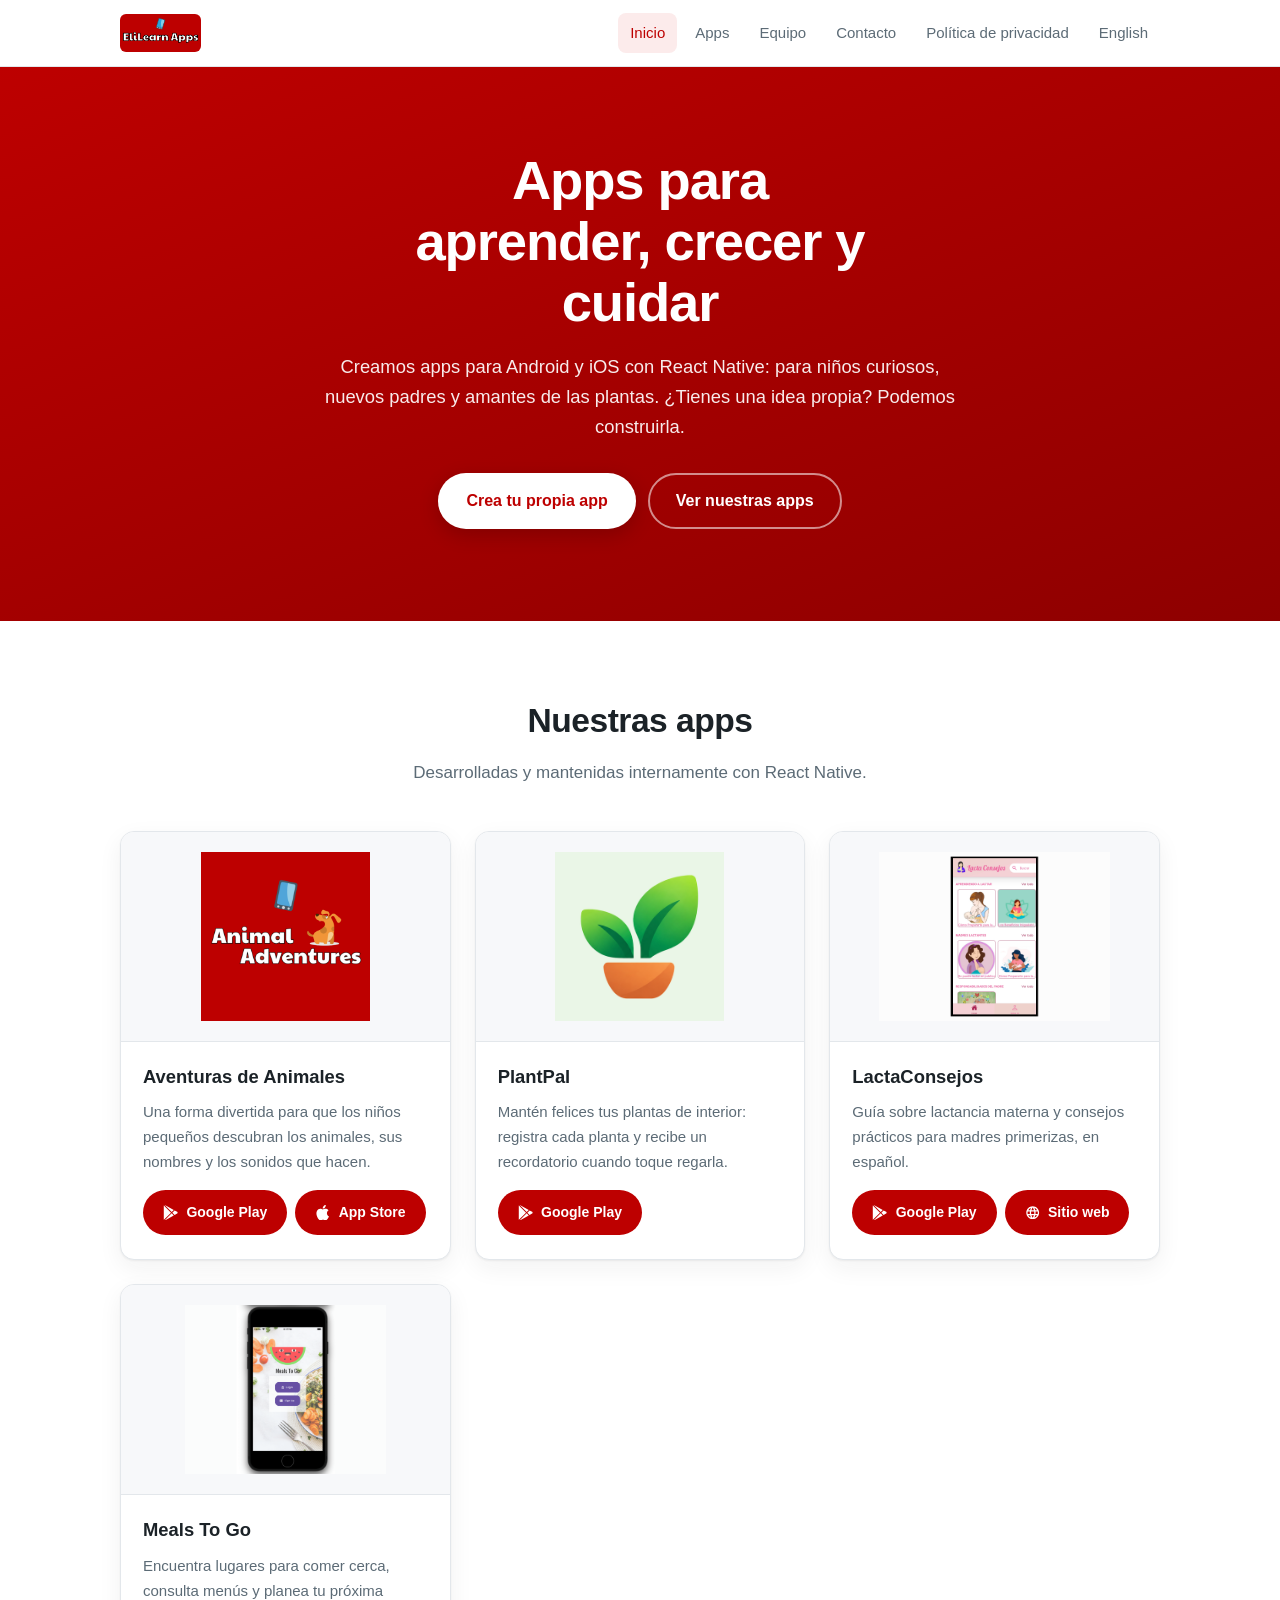
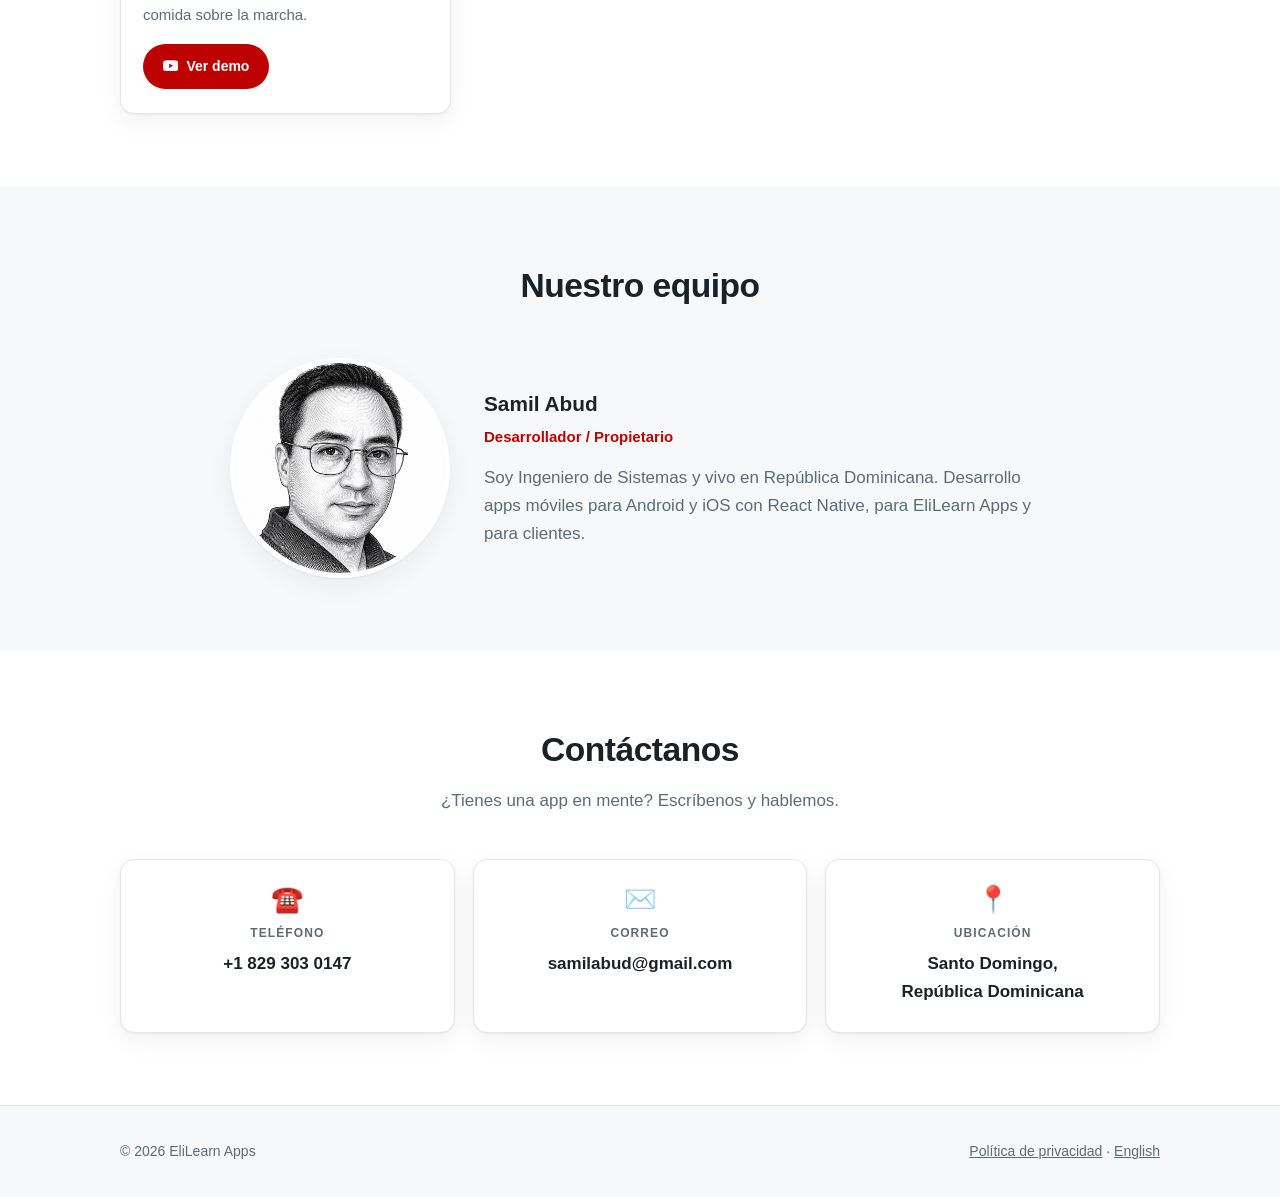
==== es/index.html @ 7100492f "Add demo video link to Meals To Go Co-Authored-By: Claude Sonnet 5.5 <noreply@anthropic.com>" ====
<!doctype html>
<html lang="es">
<head>
<meta charset="utf-8">
<meta name="viewport" content="width=device-width, initial-scale=1">
<title>EliLearn Apps — Apps para aprender, crecer y cuidar</title>
<meta name="description" content="EliLearn Apps crea apps para Android y iOS con React Native que te ayudan a aprender, crecer y cuidar. Creadores de Aventuras de Animales, PlantPal, LactaConsejos y Meals To Go.">
<link rel="canonical" href="https://elilearnapps.com/es/">
<link rel="alternate" hreflang="en" href="https://elilearnapps.com/">
<link rel="alternate" hreflang="es" href="https://elilearnapps.com/es/">
<link rel="alternate" hreflang="x-default" href="https://elilearnapps.com/">
<meta property="og:title" content="EliLearn Apps">
<meta property="og:description" content="Apps para aprender, crecer y cuidar.">
<meta property="og:url" content="https://elilearnapps.com/es/">
<meta property="og:image" content="https://elilearnapps.com/assets/logoEliLearn-big-hd.png">
<meta property="og:type" content="website">
<meta name="theme-color" content="#BD0000">
<link rel="icon" href="/assets/icon.png">
<link rel="apple-touch-icon" href="/assets/icon.png">
<link rel="stylesheet" href="/assets/styles.css?v=2">
</head>
<body>

<header class="site-header">
  <div class="wrap">
    <a class="brand" href="/es/"><img src="/assets/logoEliLearn-big-hd.png" alt="EliLearn Apps"></a>
    <nav class="nav">
      <a href="/es/" class="current">Inicio</a>
      <a href="#apps">Apps</a>
      <a href="#team">Equipo</a>
      <a href="#contact">Contacto</a>
      <a href="/es/privacy-policy/">Política de privacidad</a>
      <a href="/" hreflang="en" lang="en">English</a>
    </nav>
  </div>
</header>

<main>
  <div class="hero">
    <div class="wrap">
      <h1>Apps para aprender, crecer y cuidar</h1>
      <p>Creamos apps para Android y iOS con React Native: para niños curiosos, nuevos padres y amantes de las plantas. ¿Tienes una idea propia? Podemos construirla.</p>
      <div class="cta">
        <a class="btn btn-solid" href="#contact">Crea tu propia app</a>
        <a class="btn btn-ghost" href="#apps">Ver nuestras apps</a>
      </div>
    </div>
  </div>

  <section id="apps">
    <div class="wrap">
      <div class="section-head">
        <h2>Nuestras apps</h2>
        <p>Desarrolladas y mantenidas internamente con React Native.</p>
      </div>
      <div class="grid">

        <article class="card">
          <div class="card-media">
            <img src="/assets/icon.png" alt="Ícono de Aventuras de Animales" width="1024" height="1024">
          </div>
          <div class="card-body">
            <h3>Aventuras de Animales</h3>
            <p>Una forma divertida para que los niños pequeños descubran los animales, sus nombres y los sonidos que hacen.</p>
            <div class="btn-row">
              <a class="btn" href="https://play.google.com/store/apps/details?id=com.elilearnapps.animaladventures" rel="noopener"><svg class="ico" viewBox="0 0 24 24" aria-hidden="true"><path d="M22.018 13.298l-3.919 2.218-3.515-3.493 3.543-3.521 3.891 2.202a1.49 1.49 0 0 1 0 2.594zM1.337.924a1.486 1.486 0 0 0-.112.568v21.017c0 .217.045.419.124.6l11.155-11.087L1.337.924zm12.207 10.065l3.258-3.238L3.45.195a1.466 1.466 0 0 0-.946-.179l11.04 10.973zm0 2.067l-11 10.933c.298.036.612-.016.906-.183l13.324-7.54-3.23-3.21z"/></svg>Google Play</a>
              <a class="btn" href="https://apps.apple.com/us/app/animal-adventures-elilearn/id6826390851" rel="noopener"><svg class="ico" viewBox="0 0 24 24" aria-hidden="true"><path d="M12.152 6.896c-.948 0-2.415-1.078-3.96-1.04-2.04.027-3.91 1.183-4.961 3.014-2.117 3.675-.546 9.103 1.519 12.09 1.013 1.454 2.208 3.09 3.792 3.039 1.52-.065 2.09-.987 3.935-.987 1.831 0 2.35.987 3.96.948 1.637-.026 2.676-1.48 3.676-2.948 1.156-1.688 1.636-3.325 1.662-3.415-.039-.013-3.182-1.221-3.22-4.857-.026-3.04 2.48-4.494 2.597-4.559-1.429-2.09-3.623-2.324-4.39-2.376-2-.156-3.675 1.09-4.61 1.09zM15.53 3.83c.843-1.012 1.4-2.427 1.245-3.83-1.207.052-2.662.805-3.532 1.818-.78.896-1.454 2.338-1.273 3.714 1.338.104 2.715-.688 3.559-1.701"/></svg>App Store</a>
            </div>
          </div>
        </article>

        <article class="card">
          <div class="card-media">
            <img src="/assets/projectPlantPal.png" alt="Ícono de PlantPal" width="400" height="400" loading="lazy">
          </div>
          <div class="card-body">
            <h3>PlantPal</h3>
            <p>Mantén felices tus plantas de interior: registra cada planta y recibe un recordatorio cuando toque regarla.</p>
            <div class="btn-row">
              <a class="btn" href="https://play.google.com/store/apps/details?id=com.samilabud.plantpal" rel="noopener"><svg class="ico" viewBox="0 0 24 24" aria-hidden="true"><path d="M22.018 13.298l-3.919 2.218-3.515-3.493 3.543-3.521 3.891 2.202a1.49 1.49 0 0 1 0 2.594zM1.337.924a1.486 1.486 0 0 0-.112.568v21.017c0 .217.045.419.124.6l11.155-11.087L1.337.924zm12.207 10.065l3.258-3.238L3.45.195a1.466 1.466 0 0 0-.946-.179l11.04 10.973zm0 2.067l-11 10.933c.298.036.612-.016.906-.183l13.324-7.54-3.23-3.21z"/></svg>Google Play</a>
            </div>
          </div>
        </article>

        <article class="card">
          <div class="card-media">
            <img src="/assets/projectLactaConsejos.png" alt="LactaConsejos" width="1200" height="880" loading="lazy">
          </div>
          <div class="card-body">
            <h3>LactaConsejos</h3>
            <p>Guía sobre lactancia materna y consejos prácticos para madres primerizas, en español.</p>
            <div class="btn-row">
              <a class="btn" href="https://play.google.com/store/apps/details?id=com.samilabud.LactaConsejos" rel="noopener"><svg class="ico" viewBox="0 0 24 24" aria-hidden="true"><path d="M22.018 13.298l-3.919 2.218-3.515-3.493 3.543-3.521 3.891 2.202a1.49 1.49 0 0 1 0 2.594zM1.337.924a1.486 1.486 0 0 0-.112.568v21.017c0 .217.045.419.124.6l11.155-11.087L1.337.924zm12.207 10.065l3.258-3.238L3.45.195a1.466 1.466 0 0 0-.946-.179l11.04 10.973zm0 2.067l-11 10.933c.298.036.612-.016.906-.183l13.324-7.54-3.23-3.21z"/></svg>Google Play</a>
              <a class="btn" href="https://lactaconsejos.com" rel="noopener"><svg class="ico" viewBox="0 0 24 24" aria-hidden="true"><path d="M11.99 2C6.47 2 2 6.48 2 12s4.47 10 9.99 10C17.52 22 22 17.52 22 12S17.52 2 11.99 2zm6.93 6h-2.95a15.65 15.65 0 0 0-1.38-3.56A8.03 8.03 0 0 1 18.92 8zM12 4.04c.83 1.2 1.48 2.53 1.91 3.96h-3.82c.43-1.43 1.08-2.76 1.91-3.96zM4.26 14C4.1 13.36 4 12.69 4 12s.1-1.36.26-2h3.38c-.08.66-.14 1.32-.14 2 0 .68.06 1.34.14 2H4.26zm.82 2h2.95c.32 1.25.78 2.45 1.38 3.56A7.99 7.99 0 0 1 5.08 16zm2.95-8H5.08a7.99 7.99 0 0 1 4.33-3.56A15.65 15.65 0 0 0 8.03 8zM12 19.96c-.83-1.2-1.48-2.53-1.91-3.96h3.82c-.43 1.43-1.08 2.76-1.91 3.96zM14.34 14H9.66c-.09-.66-.16-1.32-.16-2 0-.68.07-1.35.16-2h4.68c.09.65.16 1.32.16 2 0 .68-.07 1.34-.16 2zm.25 5.56c.6-1.11 1.06-2.31 1.38-3.56h2.95a8.03 8.03 0 0 1-4.33 3.56zM16.36 14c.08-.66.14-1.32.14-2 0-.68-.06-1.34-.14-2h3.38c.16.64.26 1.31.26 2s-.1 1.36-.26 2h-3.38z"/></svg>Sitio web</a>
            </div>
          </div>
        </article>

        <article class="card">
          <div class="card-media">
            <img src="/assets/projectMealsToGo.png" alt="Meals To Go" width="1080" height="911" loading="lazy">
          </div>
          <div class="card-body">
            <h3>Meals To Go</h3>
            <p>Encuentra lugares para comer cerca, consulta menús y planea tu próxima comida sobre la marcha.</p>
            <div class="btn-row">
              <a class="btn" href="https://youtube.com/shorts/9FJJ3gwoB94" rel="noopener"><svg class="ico" viewBox="0 0 24 24" aria-hidden="true"><path d="M23.5 6.2a3 3 0 0 0-2.1-2.1C19.5 3.6 12 3.6 12 3.6s-7.5 0-9.4.5A3 3 0 0 0 .5 6.2C0 8.1 0 12 0 12s0 3.9.5 5.8a3 3 0 0 0 2.1 2.1c1.9.5 9.4.5 9.4.5s7.5 0 9.4-.5a3 3 0 0 0 2.1-2.1c.5-1.9.5-5.8.5-5.8s0-3.9-.5-5.8zM9.6 15.6V8.4l6.2 3.6-6.2 3.6z"/></svg>Ver demo</a>
            </div>
          </div>
        </article>

      </div>
    </div>
  </section>

  <section id="team" class="alt">
    <div class="wrap">
      <div class="section-head"><h2>Nuestro equipo</h2></div>
      <div class="team">
        <img src="/assets/team-samil-abud.jpg" alt="Samil Abud" width="800" height="800" loading="lazy">
        <div>
          <h3>Samil Abud</h3>
          <p class="role">Desarrollador / Propietario</p>
          <p>Soy Ingeniero de Sistemas y vivo en República Dominicana. Desarrollo apps móviles para Android y iOS con React Native, para EliLearn Apps y para clientes.</p>
        </div>
      </div>
    </div>
  </section>

  <section id="contact">
    <div class="wrap">
      <div class="section-head">
        <h2>Contáctanos</h2>
        <p>¿Tienes una app en mente? Escríbenos y hablemos.</p>
      </div>
      <div class="contact-grid">
        <div class="contact-item">
          <div class="ic">&#9742;&#65039;</div>
          <div class="lbl">Teléfono</div>
          <a href="tel:+18293030147">+1 829 303 0147</a>
        </div>
        <div class="contact-item">
          <div class="ic">&#9993;&#65039;</div>
          <div class="lbl">Correo</div>
          <a href="mailto:samilabud@gmail.com">samilabud@gmail.com</a>
        </div>
        <div class="contact-item">
          <div class="ic">&#128205;</div>
          <div class="lbl">Ubicación</div>
          <span class="static">Santo Domingo,<br>Rep&uacute;blica Dominicana</span>
        </div>
      </div>
    </div>
  </section>
</main>

<footer class="site-footer">
  <div class="wrap">
    <span>&copy; <span id="yr">2026</span> EliLearn Apps</span>
    <span><a href="/es/privacy-policy/">Política de privacidad</a> · <a href="/" hreflang="en" lang="en">English</a></span>
  </div>
</footer>

<script>document.getElementById('yr').textContent = new Date().getFullYear();</script>
</body>
</html>
---- assets/styles.css ----
/* EliLearn Apps - brand palette sampled from the original logo */
:root {
  --red: #BD0000;
  --red-dark: #8E0000;
  --red-soft: #FCEBEB;
  --link: #BD0000;
  --blue: #28A6DE;
  --orange: #F19537;
  --slate: #455865;

  --bg: #FFFFFF;
  --bg-alt: #F7F8FA;
  --card: #FFFFFF;
  --text: #1B2227;
  --text-muted: #5C6B76;
  --border: #E3E7EB;
  --shadow: 0 1px 2px rgba(27,34,39,.06), 0 8px 24px rgba(27,34,39,.06);
  --radius: 14px;
  --maxw: 1080px;
}

@media (prefers-color-scheme: dark) {
  :root:not([data-theme="light"]) {
    --bg: #14181B;
    --bg-alt: #1B2024;
    --card: #1E2429;
    --text: #ECF0F3;
    --text-muted: #A3B0BA;
    --border: #2C343A;
    --red-soft: #2A1618;
    --link: #FF7A70;
    --shadow: 0 1px 2px rgba(0,0,0,.4), 0 8px 24px rgba(0,0,0,.35);
  }
}
:root[data-theme="dark"] {
  --bg: #14181B;
  --bg-alt: #1B2024;
  --card: #1E2429;
  --text: #ECF0F3;
  --text-muted: #A3B0BA;
  --border: #2C343A;
  --red-soft: #2A1618;
  --link: #FF7A70;
  --shadow: 0 1px 2px rgba(0,0,0,.4), 0 8px 24px rgba(0,0,0,.35);
}

* { box-sizing: border-box; }
html { scroll-behavior: smooth; }
body {
  margin: 0;
  background: var(--bg);
  color: var(--text);
  font: 400 17px/1.65 -apple-system, BlinkMacSystemFont, "Segoe UI", Roboto,
        "Helvetica Neue", Arial, sans-serif;
  -webkit-font-smoothing: antialiased;
}
img { max-width: 100%; display: block; }
a { color: var(--link); }

.wrap { max-width: var(--maxw); margin: 0 auto; padding: 0 20px; }

/* ---------- header ---------- */
.site-header {
  position: sticky; top: 0; z-index: 50;
  background: color-mix(in srgb, var(--bg) 88%, transparent);
  backdrop-filter: saturate(180%) blur(12px);
  border-bottom: 1px solid var(--border);
}
.site-header .wrap {
  display: flex; align-items: center; justify-content: space-between;
  gap: 16px; min-height: 66px;
}
.brand { display: inline-flex; align-items: center; }
.brand img { height: 38px; width: auto; border-radius: 6px; }
.nav { display: flex; gap: 6px; flex-wrap: wrap; }
.nav a {
  color: var(--text-muted); text-decoration: none; font-size: 15px; font-weight: 500;
  padding: 8px 12px; border-radius: 8px;
}
.nav a:hover { color: var(--text); background: var(--bg-alt); }
.nav a.current { color: var(--link); background: var(--red-soft); }

/* ---------- hero ---------- */
.hero {
  background: linear-gradient(160deg, var(--red) 0%, var(--red-dark) 100%);
  color: #fff; padding: 84px 0 92px; text-align: center;
}
.hero h1 {
  margin: 0 auto 18px; max-width: 16ch;
  font-size: clamp(2rem, 5.2vw, 3.4rem); line-height: 1.12;
  font-weight: 800; letter-spacing: -.02em;
}
.hero p {
  margin: 0 auto; max-width: 62ch; font-size: clamp(1rem, 2vw, 1.15rem);
  color: rgba(255,255,255,.92);
}
.hero .cta { margin-top: 30px; display: flex; gap: 12px; justify-content: center; flex-wrap: wrap; }
.btn {
  display: inline-block; padding: 13px 26px; border-radius: 999px;
  font-weight: 600; font-size: 16px; text-decoration: none; border: 2px solid transparent;
  transition: transform .15s ease, box-shadow .15s ease;
}
.btn:hover { transform: translateY(-1px); }
.btn-solid { background: #fff; color: var(--red); box-shadow: 0 6px 20px rgba(0,0,0,.18); }
.btn-ghost { border-color: rgba(255,255,255,.55); color: #fff; }
.btn-ghost:hover { background: rgba(255,255,255,.12); }

/* ---------- sections ---------- */
section { padding: 72px 0; }
section.alt { background: var(--bg-alt); }
.section-head { text-align: center; margin-bottom: 44px; }
.section-head h2 {
  margin: 0 0 10px; font-size: clamp(1.5rem, 3.4vw, 2.1rem);
  font-weight: 750; letter-spacing: -.015em;
}
.section-head p { margin: 0 auto; max-width: 58ch; color: var(--text-muted); }

/* ---------- app cards ---------- */
.grid { display: grid; gap: 24px; grid-template-columns: repeat(auto-fit, minmax(260px, 1fr)); }
.card {
  background: var(--card); border: 1px solid var(--border); border-radius: var(--radius);
  box-shadow: var(--shadow); overflow: hidden; display: flex; flex-direction: column;
}
.card-media {
  position: relative; background: var(--bg-alt); border-bottom: 1px solid var(--border);
  height: 210px; flex: 0 0 auto; overflow: hidden;
}
.card-media img {
  position: absolute; inset: 0; width: 100%; height: 100%;
  object-fit: contain; padding: 20px; border-radius: 10px;
}
.card-body { padding: 20px 22px 24px; flex: 1; display: flex; flex-direction: column; align-items: flex-start; }
.card-body h3 { margin: 0 0 8px; font-size: 1.15rem; font-weight: 700; }
.card-body p { margin: 0 0 16px; color: var(--text-muted); font-size: 15px; }
.card-body .btn { padding: 9px 18px; font-size: 14px; background: var(--red); color: #fff; }
.btn-row { margin-top: auto; display: flex; flex-wrap: wrap; gap: 8px; }
.btn .ico { width: 1.1em; height: 1.1em; vertical-align: -.2em; margin-right: 8px; fill: currentColor; }

/* ---------- team ---------- */
.team {
  display: grid; gap: 34px; align-items: center;
  grid-template-columns: 220px 1fr; max-width: 820px; margin: 0 auto;
}
.team img {
  width: 220px; height: 220px; object-fit: cover; object-position: center 20%;
  border-radius: 50%; border: 5px solid var(--card); box-shadow: var(--shadow);
}
.team h3 { margin: 0 0 4px; font-size: 1.3rem; }
.team .role { margin: 0 0 14px; color: var(--link); font-weight: 600; font-size: 15px; }
.team p { margin: 0; color: var(--text-muted); }
@media (max-width: 660px) {
  .team { grid-template-columns: 1fr; justify-items: center; text-align: center; }
}

/* ---------- contact ---------- */
.contact-grid { display: grid; gap: 18px; grid-template-columns: repeat(auto-fit, minmax(230px, 1fr)); }
.contact-item {
  background: var(--card); border: 1px solid var(--border); border-radius: var(--radius);
  padding: 26px 22px; text-align: center; box-shadow: var(--shadow);
}
.contact-item .ic { font-size: 26px; line-height: 1; margin-bottom: 12px; }
.contact-item .lbl {
  font-size: 12px; text-transform: uppercase; letter-spacing: .09em;
  color: var(--text-muted); font-weight: 700; margin-bottom: 6px;
}
.contact-item a { color: var(--text); text-decoration: none; font-weight: 600; word-break: break-word; }
.contact-item a:hover { color: var(--link); text-decoration: underline; }
.contact-item span.static { font-weight: 600; }

/* ---------- footer ---------- */
.site-footer {
  border-top: 1px solid var(--border); background: var(--bg-alt);
  padding: 34px 0; color: var(--text-muted); font-size: 14px;
}
.site-footer .wrap {
  display: flex; gap: 14px; justify-content: space-between;
  align-items: center; flex-wrap: wrap;
}
.site-footer a { color: var(--text-muted); }

/* ---------- legal / policy page ---------- */
.page-head { background: var(--bg-alt); border-bottom: 1px solid var(--border); padding: 54px 0; }
.page-head h1 { margin: 0 0 8px; font-size: clamp(1.8rem, 4vw, 2.5rem); letter-spacing: -.02em; }
.page-head .updated { margin: 0; color: var(--text-muted); font-size: 15px; }
.legal { max-width: 760px; margin: 0 auto; padding: 52px 20px 76px; }
.legal h2 {
  margin: 44px 0 12px; padding-top: 22px; border-top: 1px solid var(--border);
  font-size: 1.42rem; letter-spacing: -.01em;
}
.legal h2:first-of-type { border-top: 0; padding-top: 0; margin-top: 0; }
.legal h3 { margin: 30px 0 10px; font-size: 1.13rem; }
.legal h4 { margin: 22px 0 8px; font-size: 1rem; color: var(--text-muted);
  text-transform: uppercase; letter-spacing: .06em; }
.legal p { margin: 0 0 16px; }
.legal ul { margin: 0 0 18px; padding-left: 22px; }
.legal li { margin-bottom: 10px; }
.legal a { word-break: break-word; }
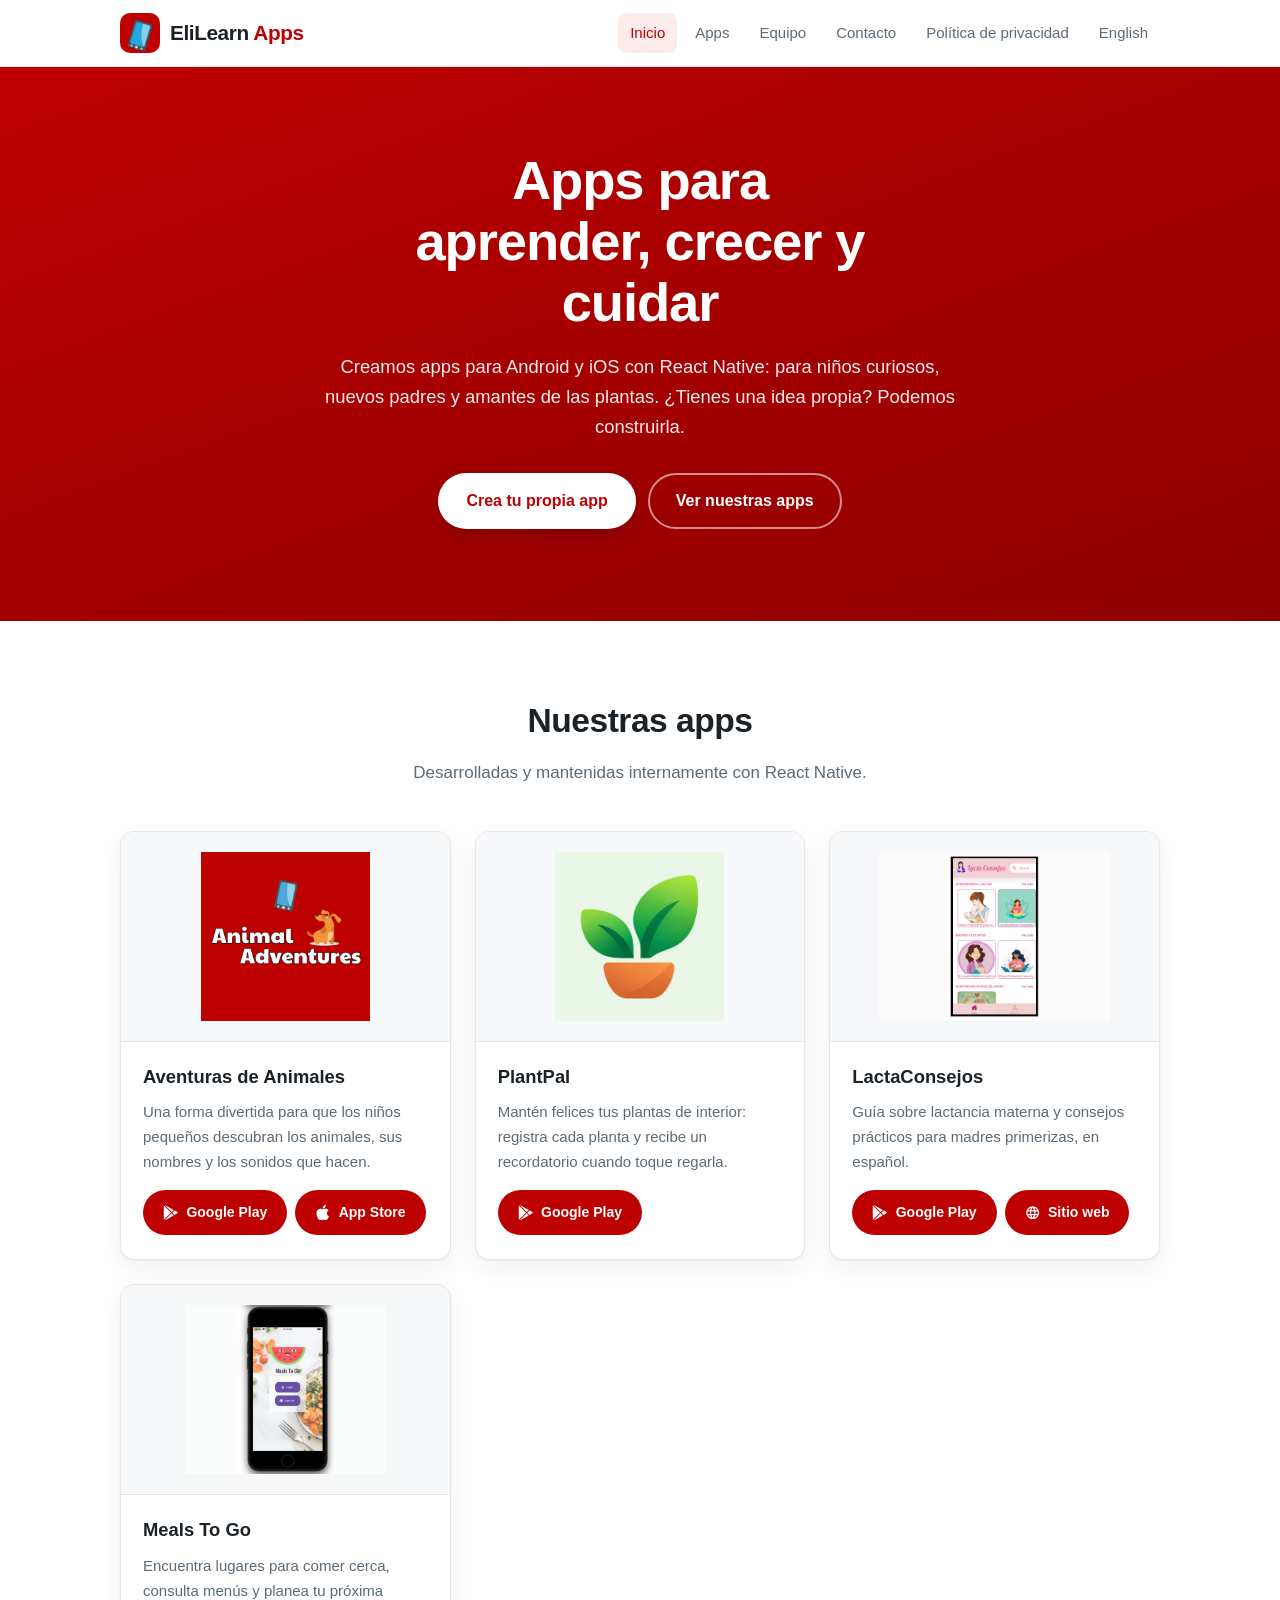
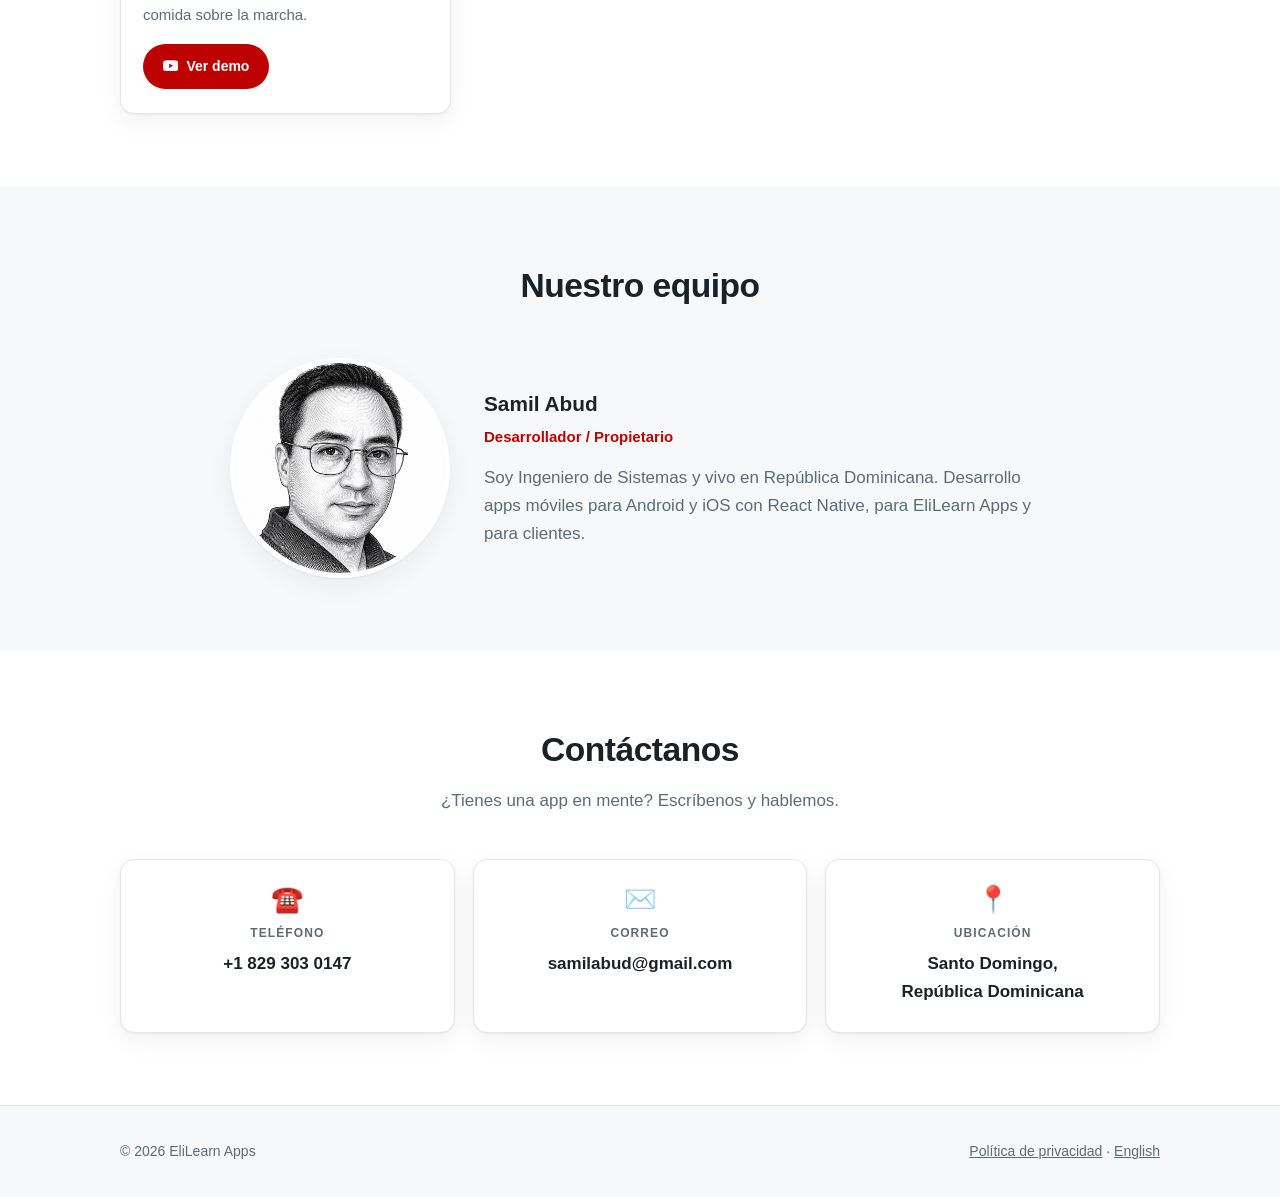
==== commit d00674c9: "Redesign header logo: app badge plus crisp text wordmark Co-Authored-By: Claude Sonnet 5.5 <noreply@" ====
--- a/es/index.html
+++ b/es/index.html
@@ -17,13 +17,13 @@
 <meta name="theme-color" content="#BD0000">
 <link rel="icon" href="/assets/icon.png">
 <link rel="apple-touch-icon" href="/assets/icon.png">
-<link rel="stylesheet" href="/assets/styles.css?v=2">
+<link rel="stylesheet" href="/assets/styles.css?v=3">
 </head>
 <body>
 
 <header class="site-header">
   <div class="wrap">
-    <a class="brand" href="/es/"><img src="/assets/logoEliLearn-big-hd.png" alt="EliLearn Apps"></a>
+    <a class="brand" href="/es/"><img src="/assets/logo-mark.png" alt="" width="40" height="40"><span class="brand-name">EliLearn <b>Apps</b></span></a>
     <nav class="nav">
       <a href="/es/" class="current">Inicio</a>
       <a href="#apps">Apps</a>
--- a/assets/styles.css
+++ b/assets/styles.css
@@ -70,8 +70,10 @@
   display: flex; align-items: center; justify-content: space-between;
   gap: 16px; min-height: 66px;
 }
-.brand { display: inline-flex; align-items: center; }
-.brand img { height: 38px; width: auto; border-radius: 6px; }
+.brand { display: inline-flex; align-items: center; gap: 10px; text-decoration: none; }
+.brand img { height: 40px; width: 40px; border-radius: 10px; }
+.brand-name { font-size: 1.3rem; font-weight: 800; letter-spacing: -.02em; color: var(--text); }
+.brand-name b { color: var(--red); font-weight: 800; }
 .nav { display: flex; gap: 6px; flex-wrap: wrap; }
 .nav a {
   color: var(--text-muted); text-decoration: none; font-size: 15px; font-weight: 500;
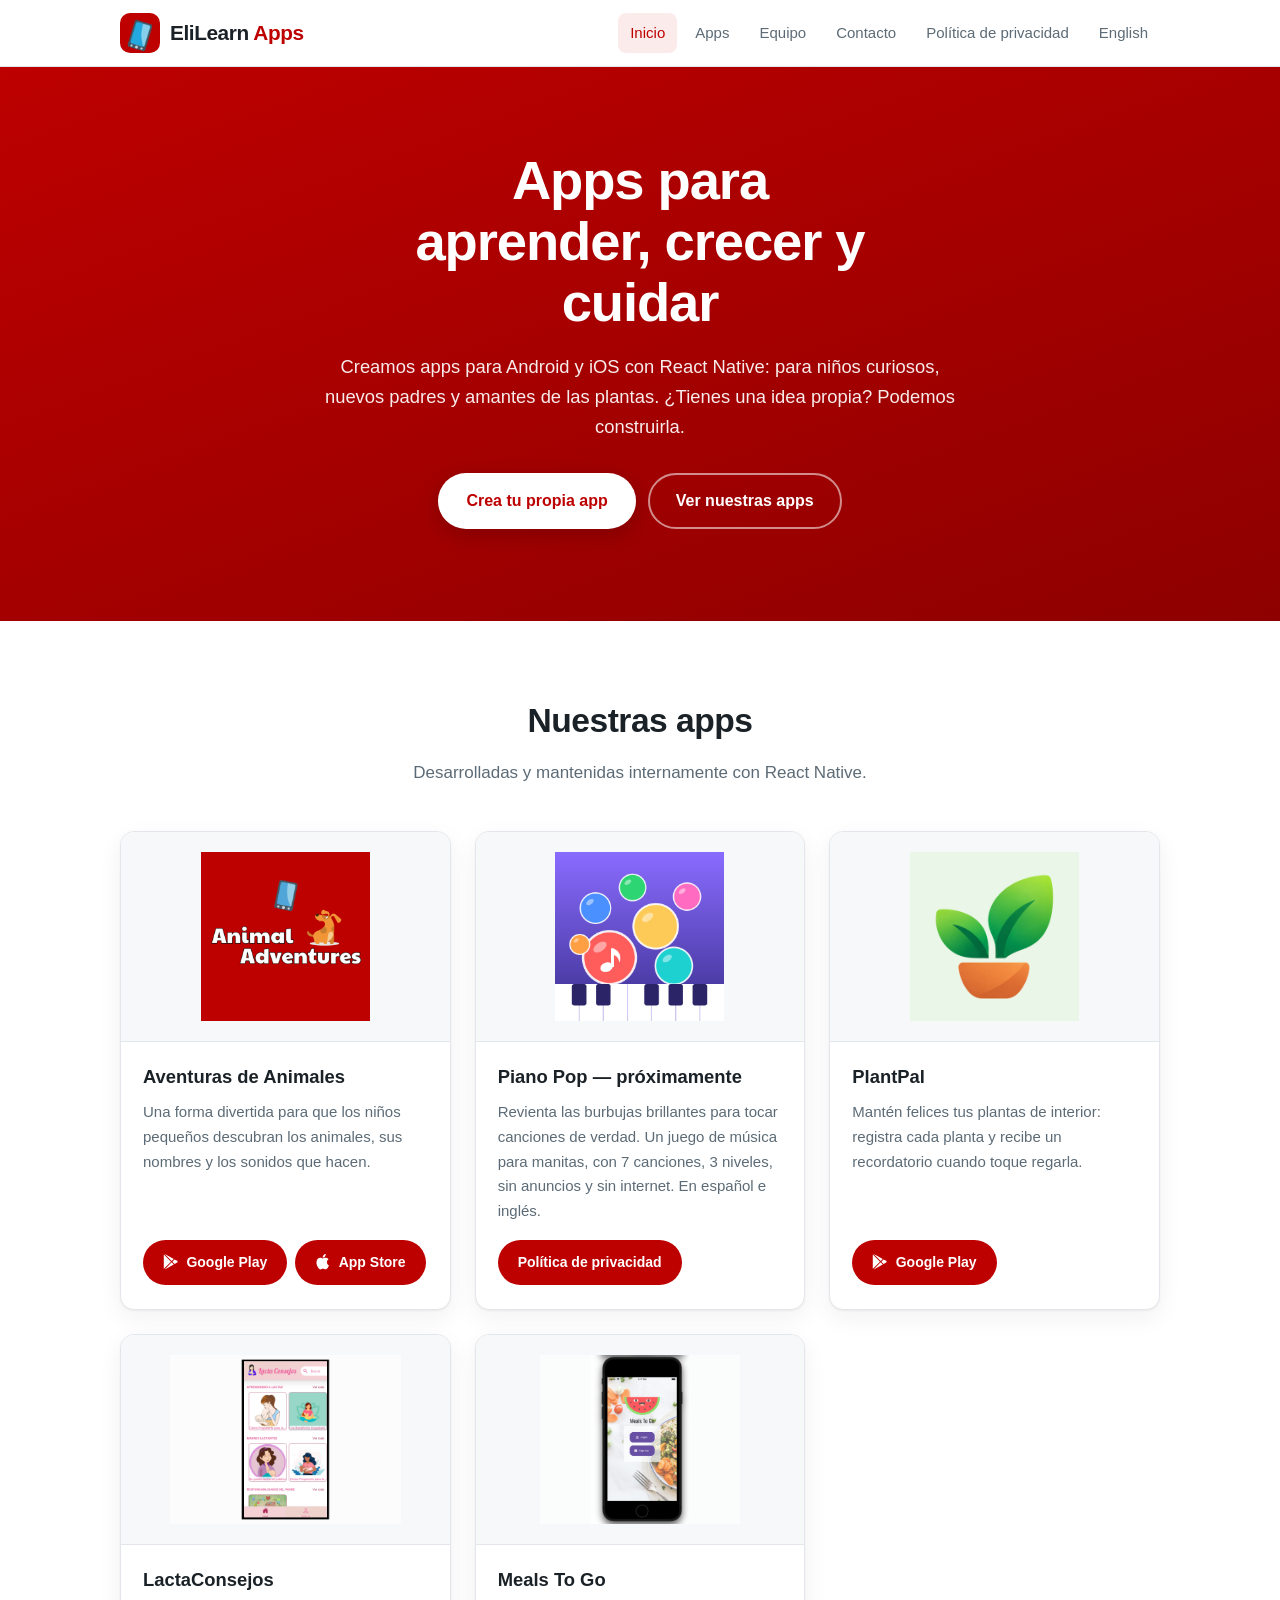
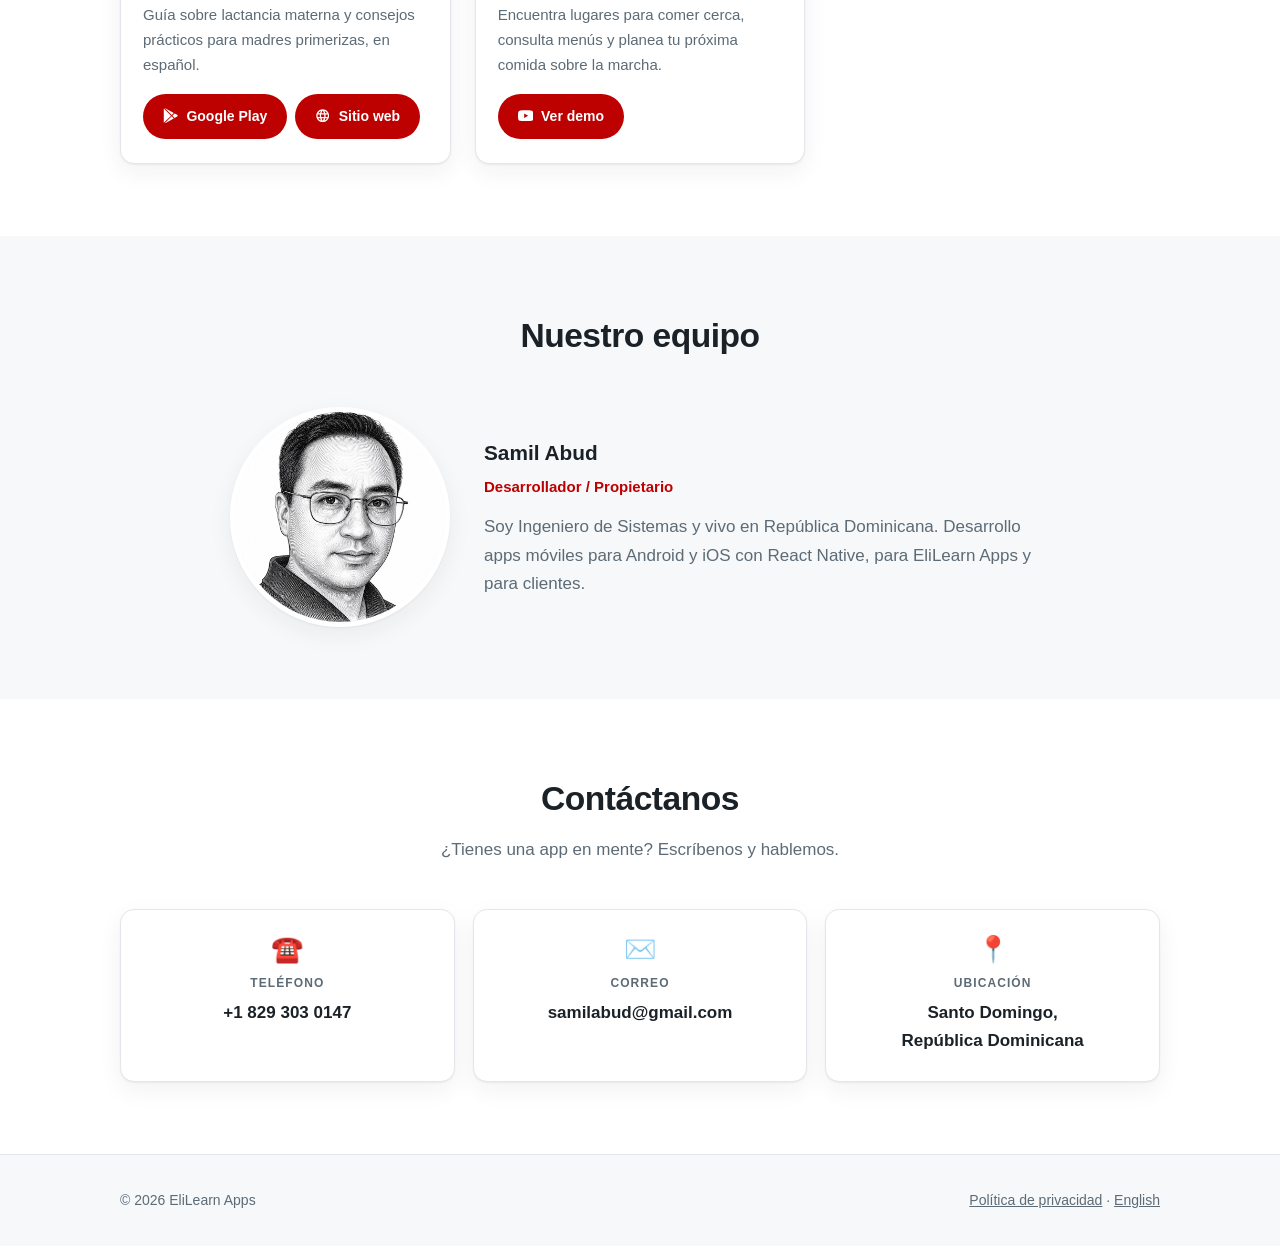
==== commit 5a69bb91: "Add Piano Pop card to homepage (EN/ES) Co-Authored-By: Claude Sonnet 5.5 <noreply@anthropic.com>" ====
--- a/es/index.html
+++ b/es/index.html
@@ -65,6 +65,19 @@
             <div class="btn-row">
               <a class="btn" href="https://play.google.com/store/apps/details?id=com.elilearnapps.animaladventures" rel="noopener"><svg class="ico" viewBox="0 0 24 24" aria-hidden="true"><path d="M22.018 13.298l-3.919 2.218-3.515-3.493 3.543-3.521 3.891 2.202a1.49 1.49 0 0 1 0 2.594zM1.337.924a1.486 1.486 0 0 0-.112.568v21.017c0 .217.045.419.124.6l11.155-11.087L1.337.924zm12.207 10.065l3.258-3.238L3.45.195a1.466 1.466 0 0 0-.946-.179l11.04 10.973zm0 2.067l-11 10.933c.298.036.612-.016.906-.183l13.324-7.54-3.23-3.21z"/></svg>Google Play</a>
               <a class="btn" href="https://apps.apple.com/us/app/animal-adventures-elilearn/id6826390851" rel="noopener"><svg class="ico" viewBox="0 0 24 24" aria-hidden="true"><path d="M12.152 6.896c-.948 0-2.415-1.078-3.96-1.04-2.04.027-3.91 1.183-4.961 3.014-2.117 3.675-.546 9.103 1.519 12.09 1.013 1.454 2.208 3.09 3.792 3.039 1.52-.065 2.09-.987 3.935-.987 1.831 0 2.35.987 3.96.948 1.637-.026 2.676-1.48 3.676-2.948 1.156-1.688 1.636-3.325 1.662-3.415-.039-.013-3.182-1.221-3.22-4.857-.026-3.04 2.48-4.494 2.597-4.559-1.429-2.09-3.623-2.324-4.39-2.376-2-.156-3.675 1.09-4.61 1.09zM15.53 3.83c.843-1.012 1.4-2.427 1.245-3.83-1.207.052-2.662.805-3.532 1.818-.78.896-1.454 2.338-1.273 3.714 1.338.104 2.715-.688 3.559-1.701"/></svg>App Store</a>
+            </div>
+          </div>
+        </article>
+
+        <article class="card">
+          <div class="card-media">
+            <img src="/assets/piano-pop-icon.png" alt="Ícono de Piano Pop" width="1024" height="1024" loading="lazy">
+          </div>
+          <div class="card-body">
+            <h3>Piano Pop &mdash; próximamente</h3>
+            <p>Revienta las burbujas brillantes para tocar canciones de verdad. Un juego de música para manitas, con 7 canciones, 3 niveles, sin anuncios y sin internet. En español e inglés.</p>
+            <div class="btn-row">
+              <a class="btn" href="/es/piano-pop/privacy-policy/">Política de privacidad</a>
             </div>
           </div>
         </article>
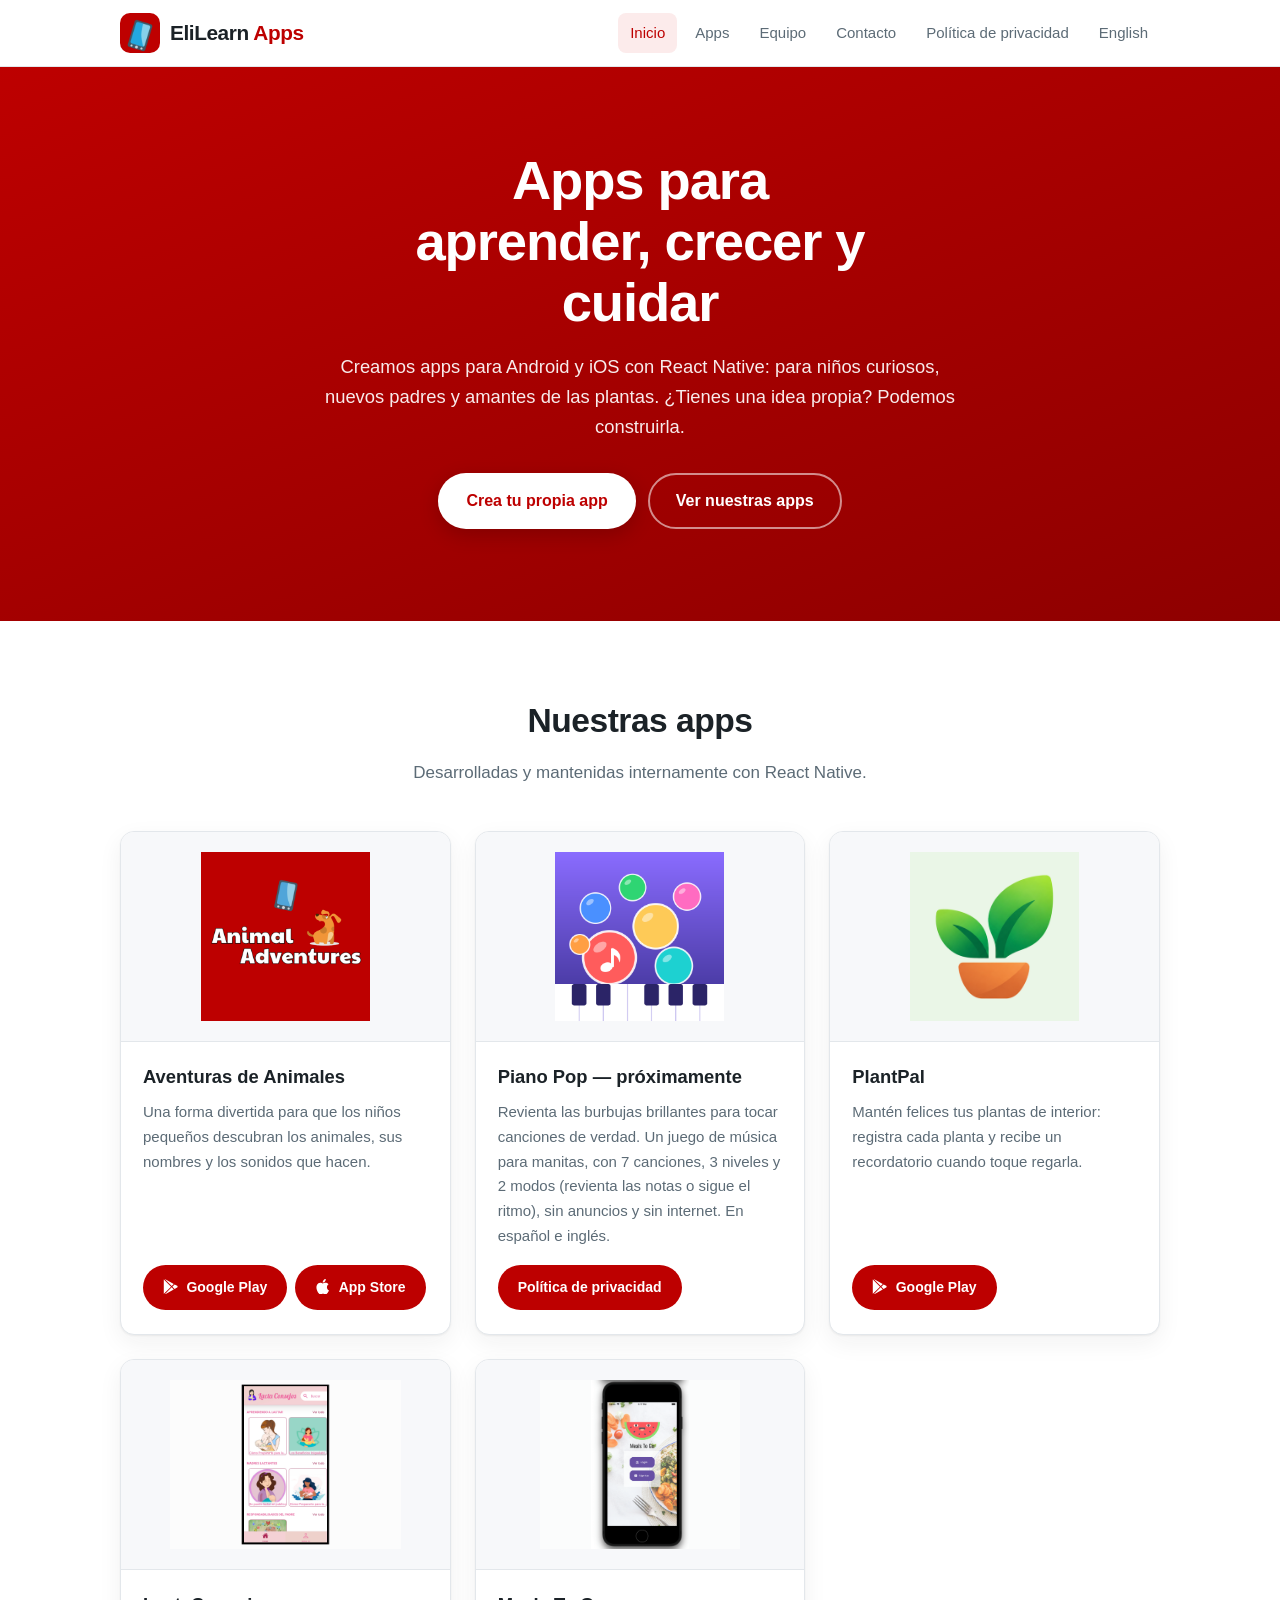
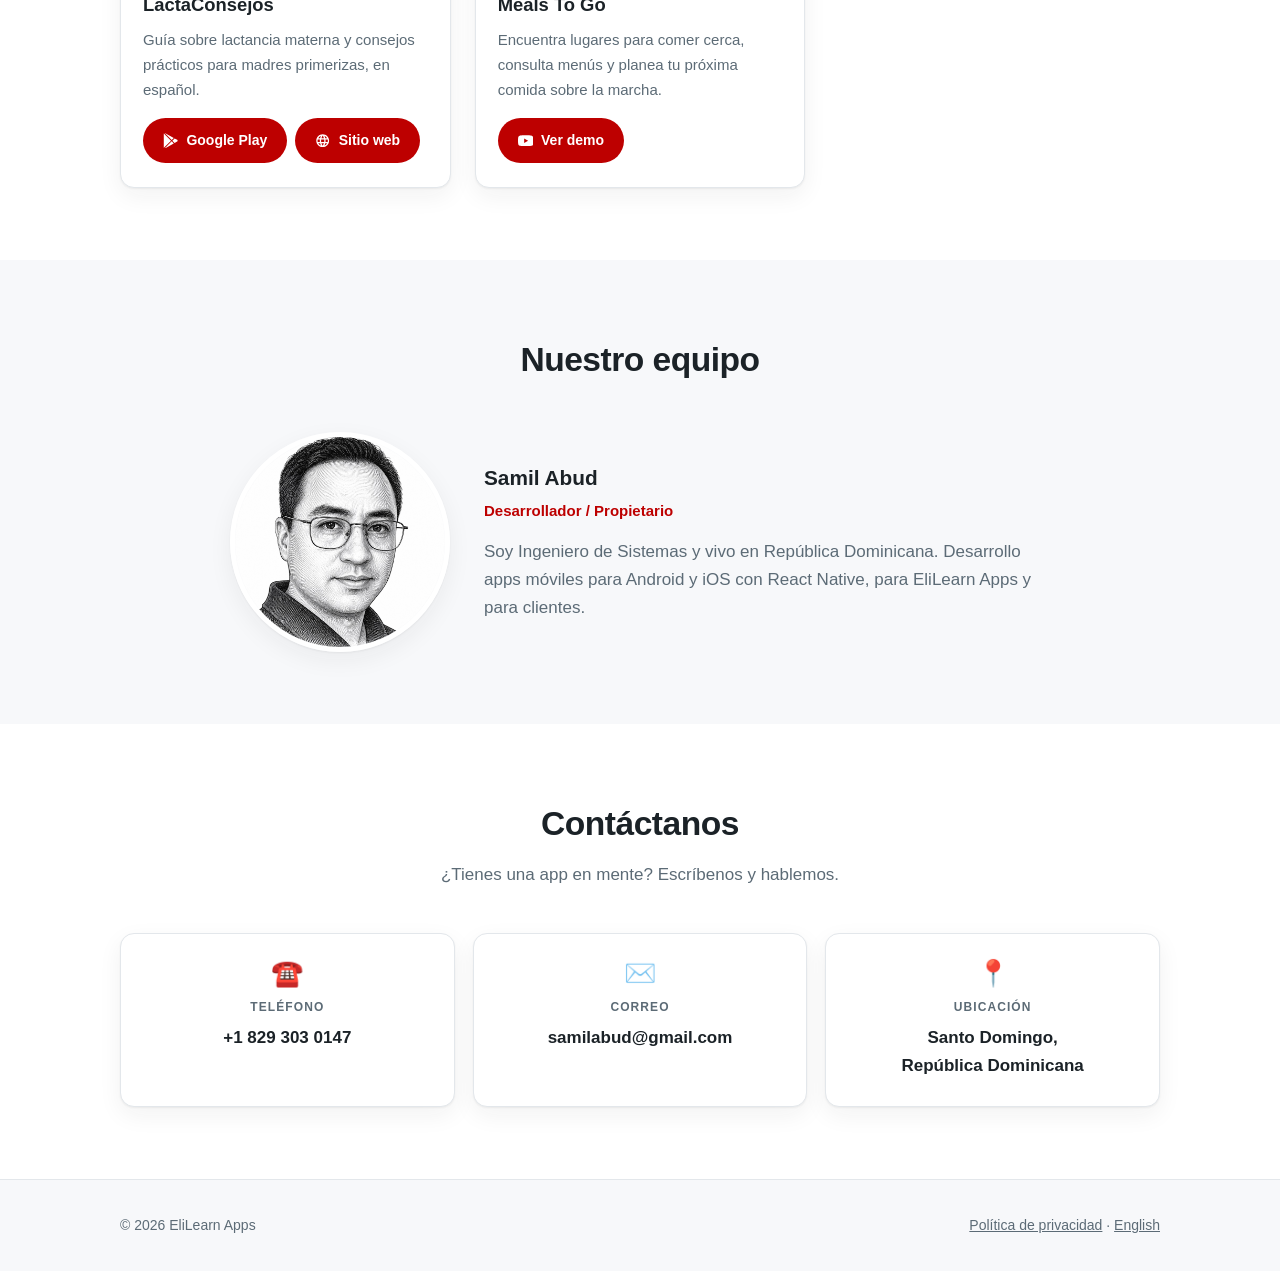
==== commit f850053d: "Mention Rhythm mode on Piano Pop card Co-Authored-By: Claude Sonnet 5.5 <noreply@anthropic.com>" ====
--- a/es/index.html
+++ b/es/index.html
@@ -75,7 +75,7 @@
           </div>
           <div class="card-body">
             <h3>Piano Pop &mdash; próximamente</h3>
-            <p>Revienta las burbujas brillantes para tocar canciones de verdad. Un juego de música para manitas, con 7 canciones, 3 niveles, sin anuncios y sin internet. En español e inglés.</p>
+            <p>Revienta las burbujas brillantes para tocar canciones de verdad. Un juego de música para manitas, con 7 canciones, 3 niveles y 2 modos (revienta las notas o sigue el ritmo), sin anuncios y sin internet. En español e inglés.</p>
             <div class="btn-row">
               <a class="btn" href="/es/piano-pop/privacy-policy/">Política de privacidad</a>
             </div>
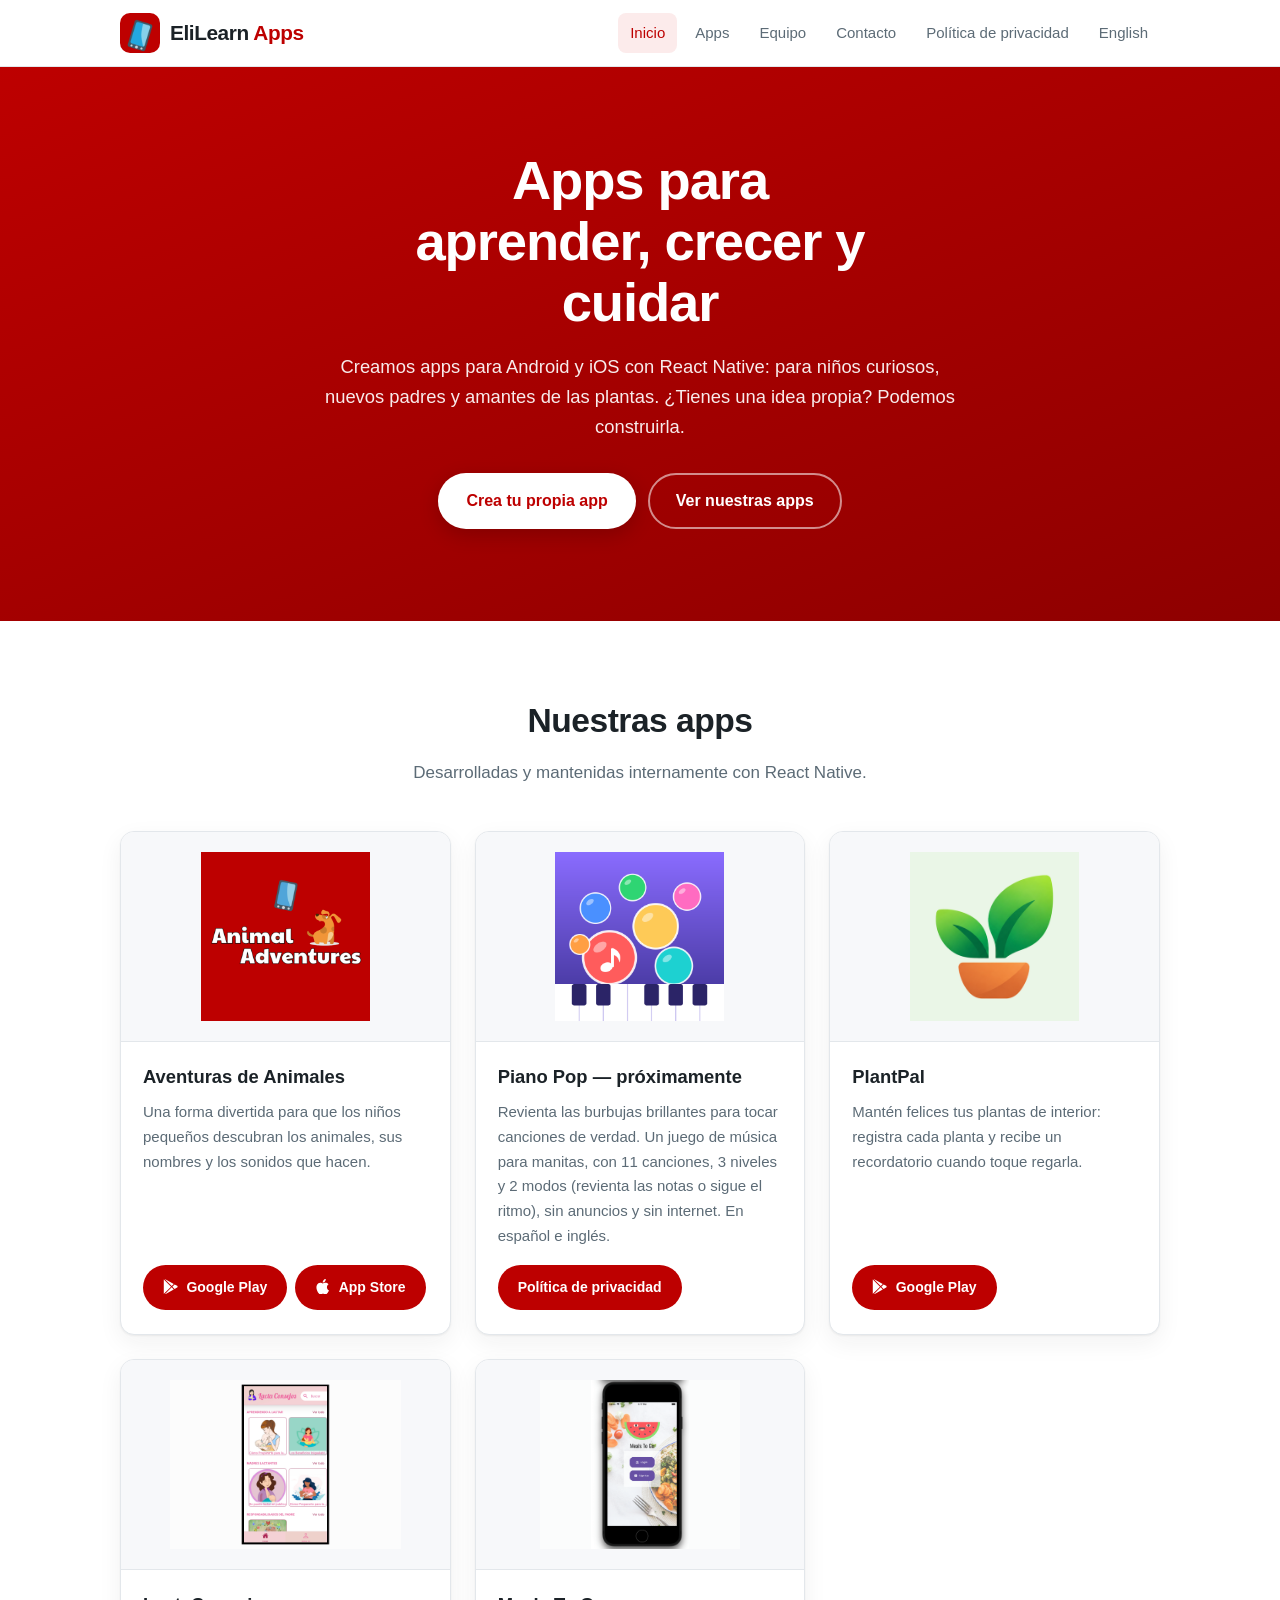
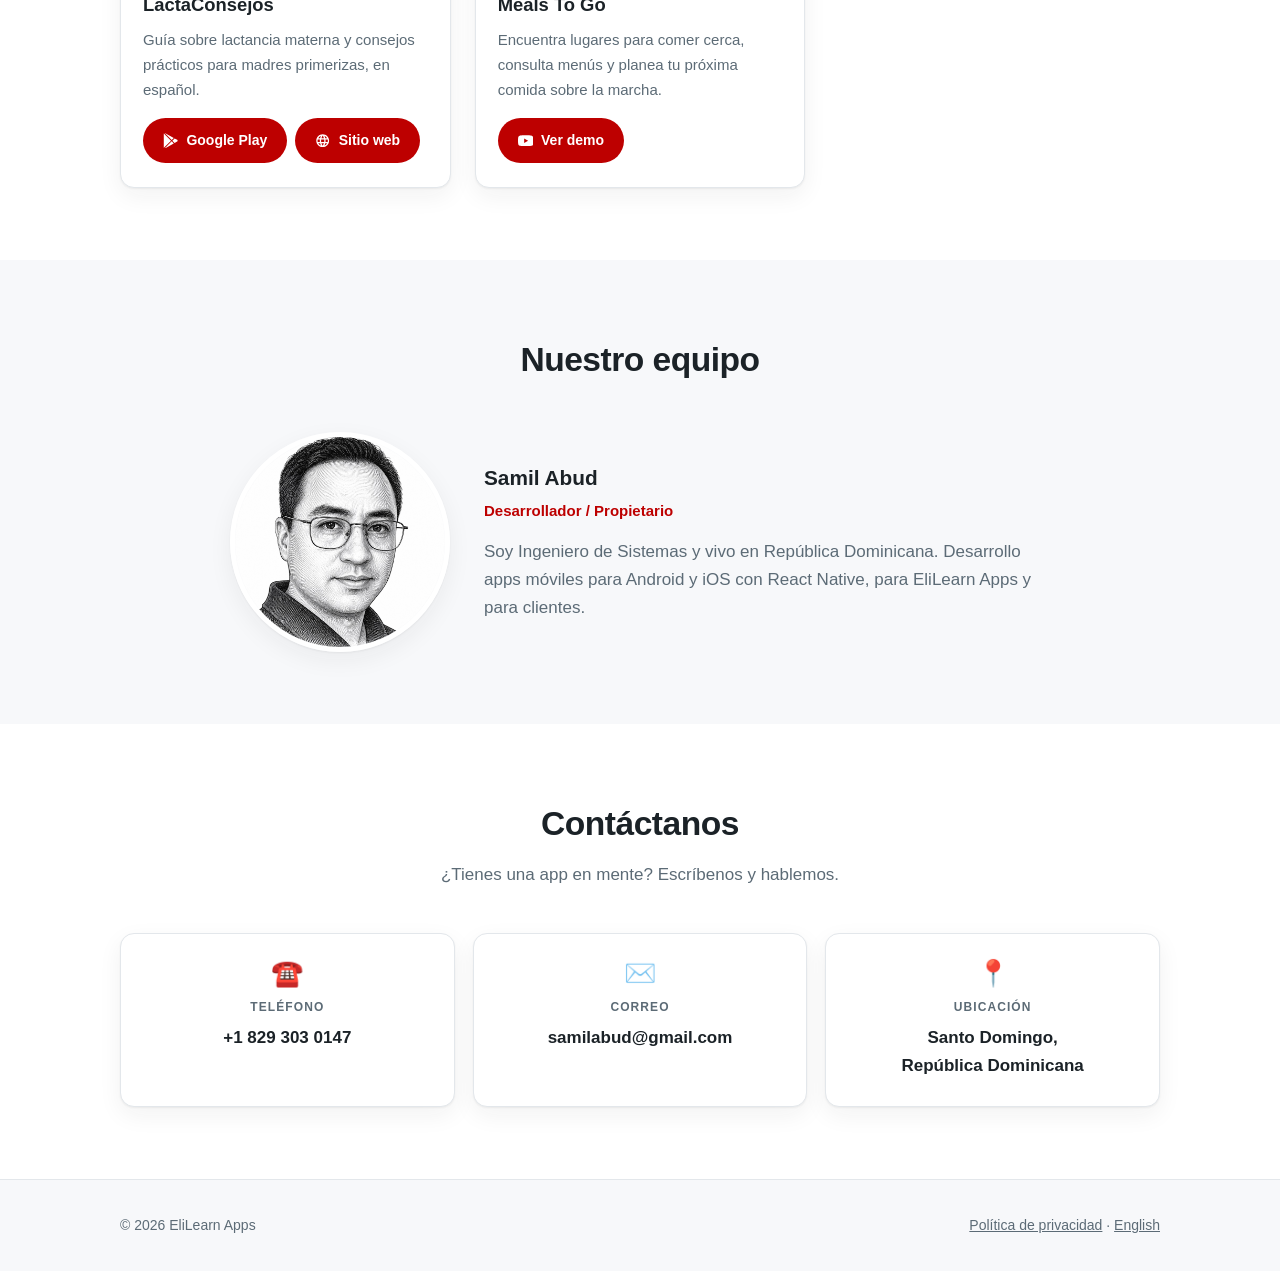
==== commit 7d10616f: "Merge update-piano-pop-songs Co-Authored-By: Claude Sonnet 5.5 <noreply@anthropic.com>" ====
--- a/es/index.html
+++ b/es/index.html
@@ -75,7 +75,7 @@
           </div>
           <div class="card-body">
             <h3>Piano Pop &mdash; próximamente</h3>
-            <p>Revienta las burbujas brillantes para tocar canciones de verdad. Un juego de música para manitas, con 7 canciones, 3 niveles y 2 modos (revienta las notas o sigue el ritmo), sin anuncios y sin internet. En español e inglés.</p>
+            <p>Revienta las burbujas brillantes para tocar canciones de verdad. Un juego de música para manitas, con 11 canciones, 3 niveles y 2 modos (revienta las notas o sigue el ritmo), sin anuncios y sin internet. En español e inglés.</p>
             <div class="btn-row">
               <a class="btn" href="/es/piano-pop/privacy-policy/">Política de privacidad</a>
             </div>
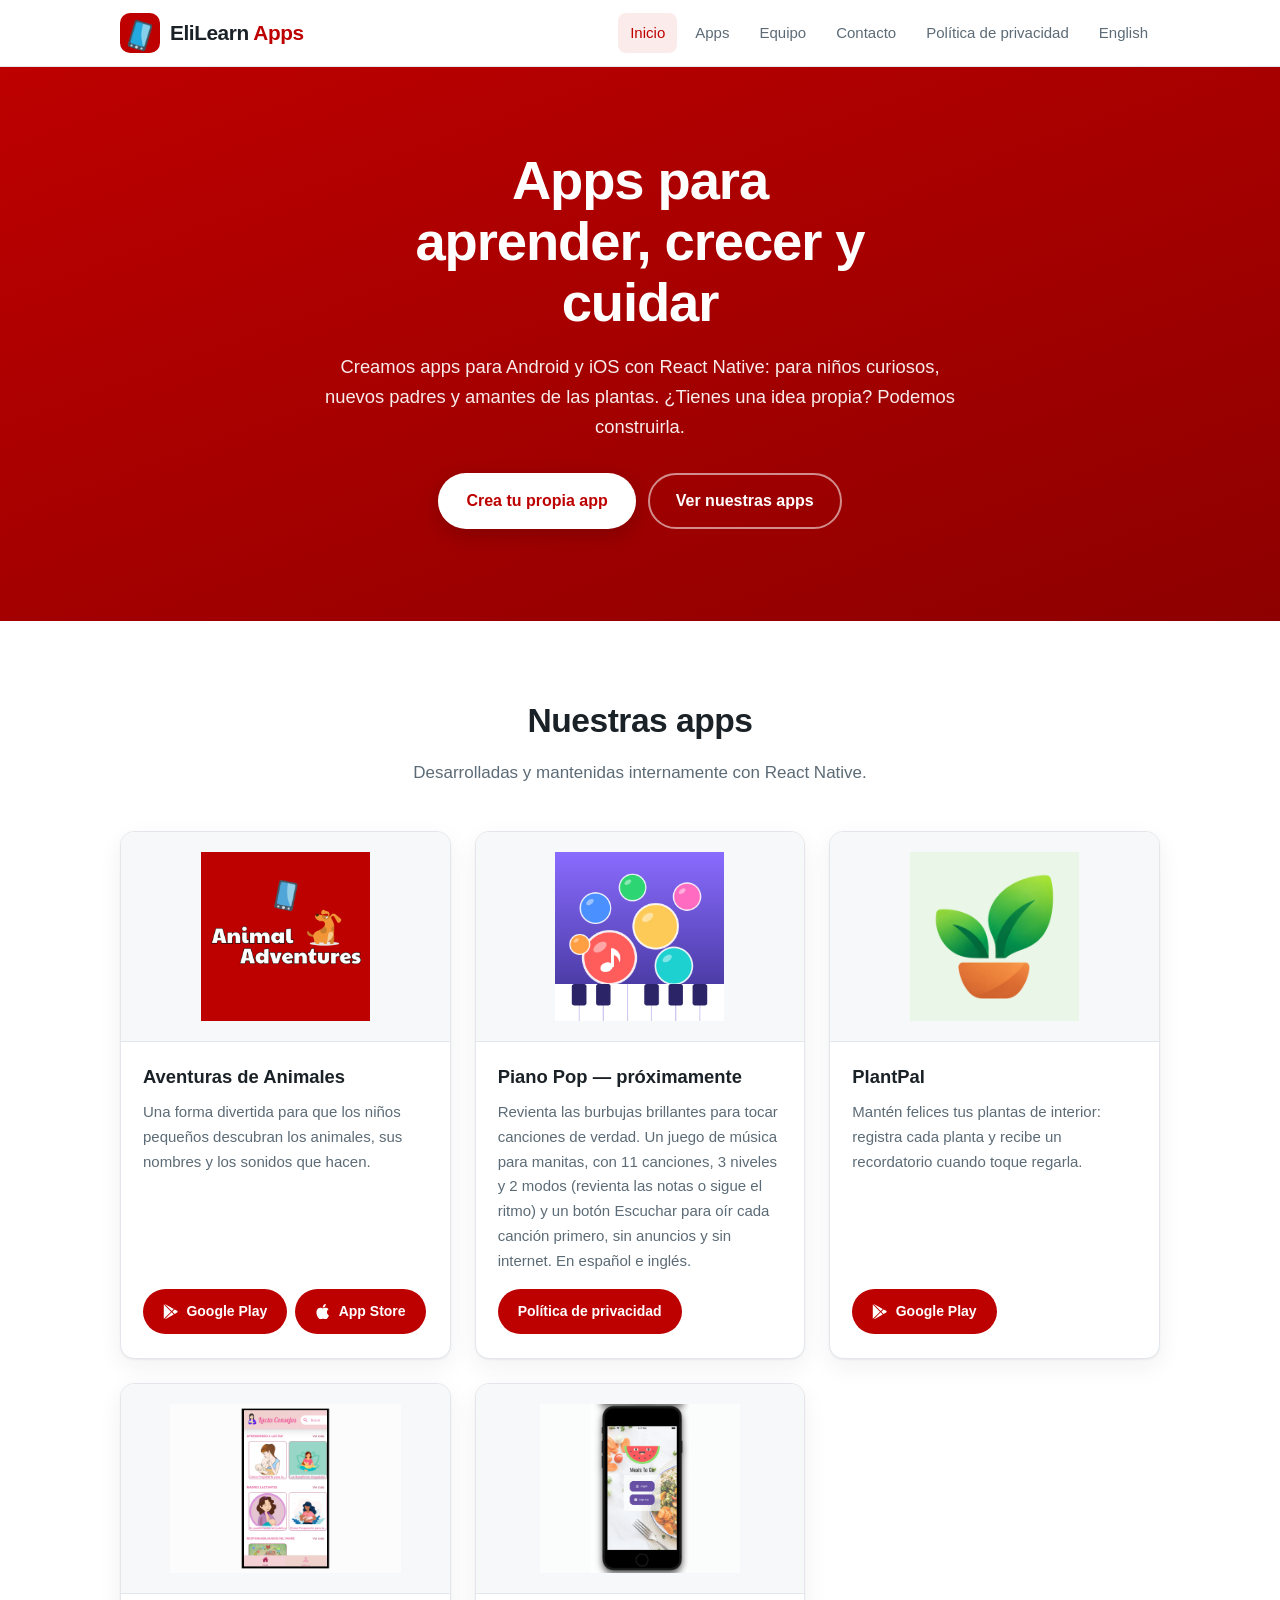
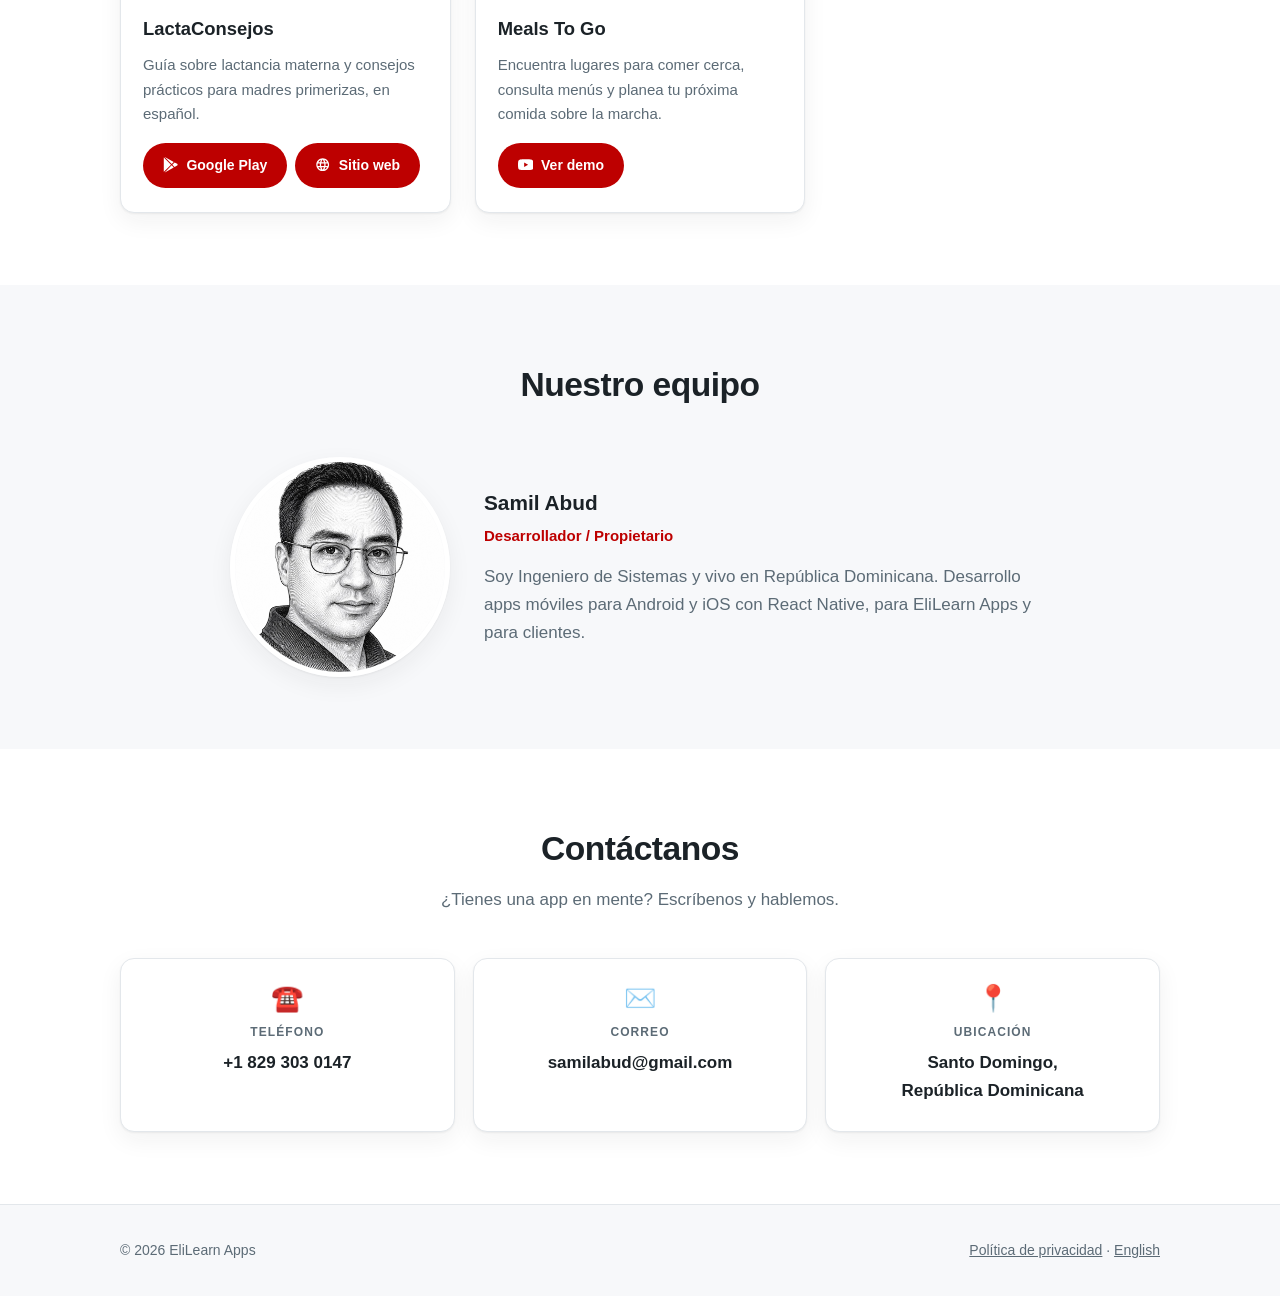
==== commit 17e20bc9: "Mention Listen on Piano Pop card Co-Authored-By: Claude Sonnet 5.5 <noreply@anthropic.com>" ====
--- a/es/index.html
+++ b/es/index.html
@@ -75,7 +75,7 @@
           </div>
           <div class="card-body">
             <h3>Piano Pop &mdash; próximamente</h3>
-            <p>Revienta las burbujas brillantes para tocar canciones de verdad. Un juego de música para manitas, con 11 canciones, 3 niveles y 2 modos (revienta las notas o sigue el ritmo), sin anuncios y sin internet. En español e inglés.</p>
+            <p>Revienta las burbujas brillantes para tocar canciones de verdad. Un juego de música para manitas, con 11 canciones, 3 niveles y 2 modos (revienta las notas o sigue el ritmo) y un botón Escuchar para oír cada canción primero, sin anuncios y sin internet. En español e inglés.</p>
             <div class="btn-row">
               <a class="btn" href="/es/piano-pop/privacy-policy/">Política de privacidad</a>
             </div>
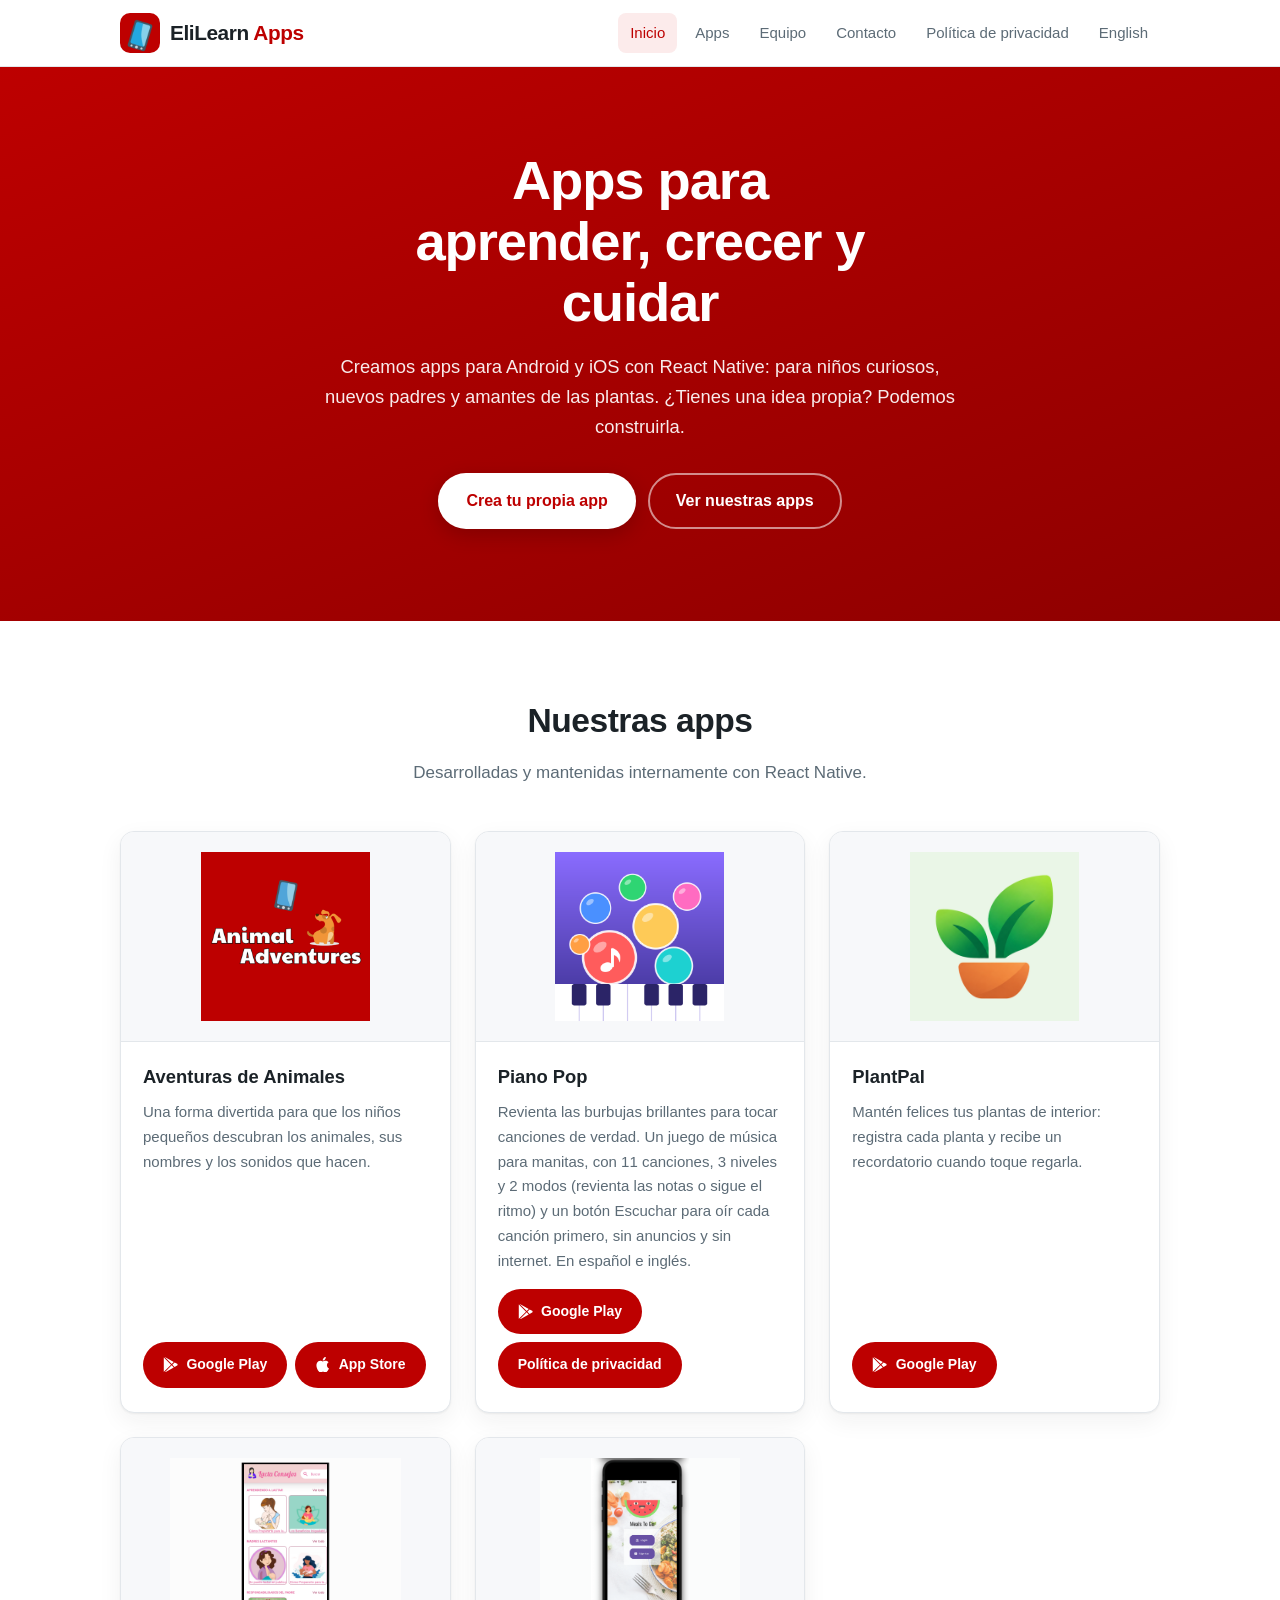
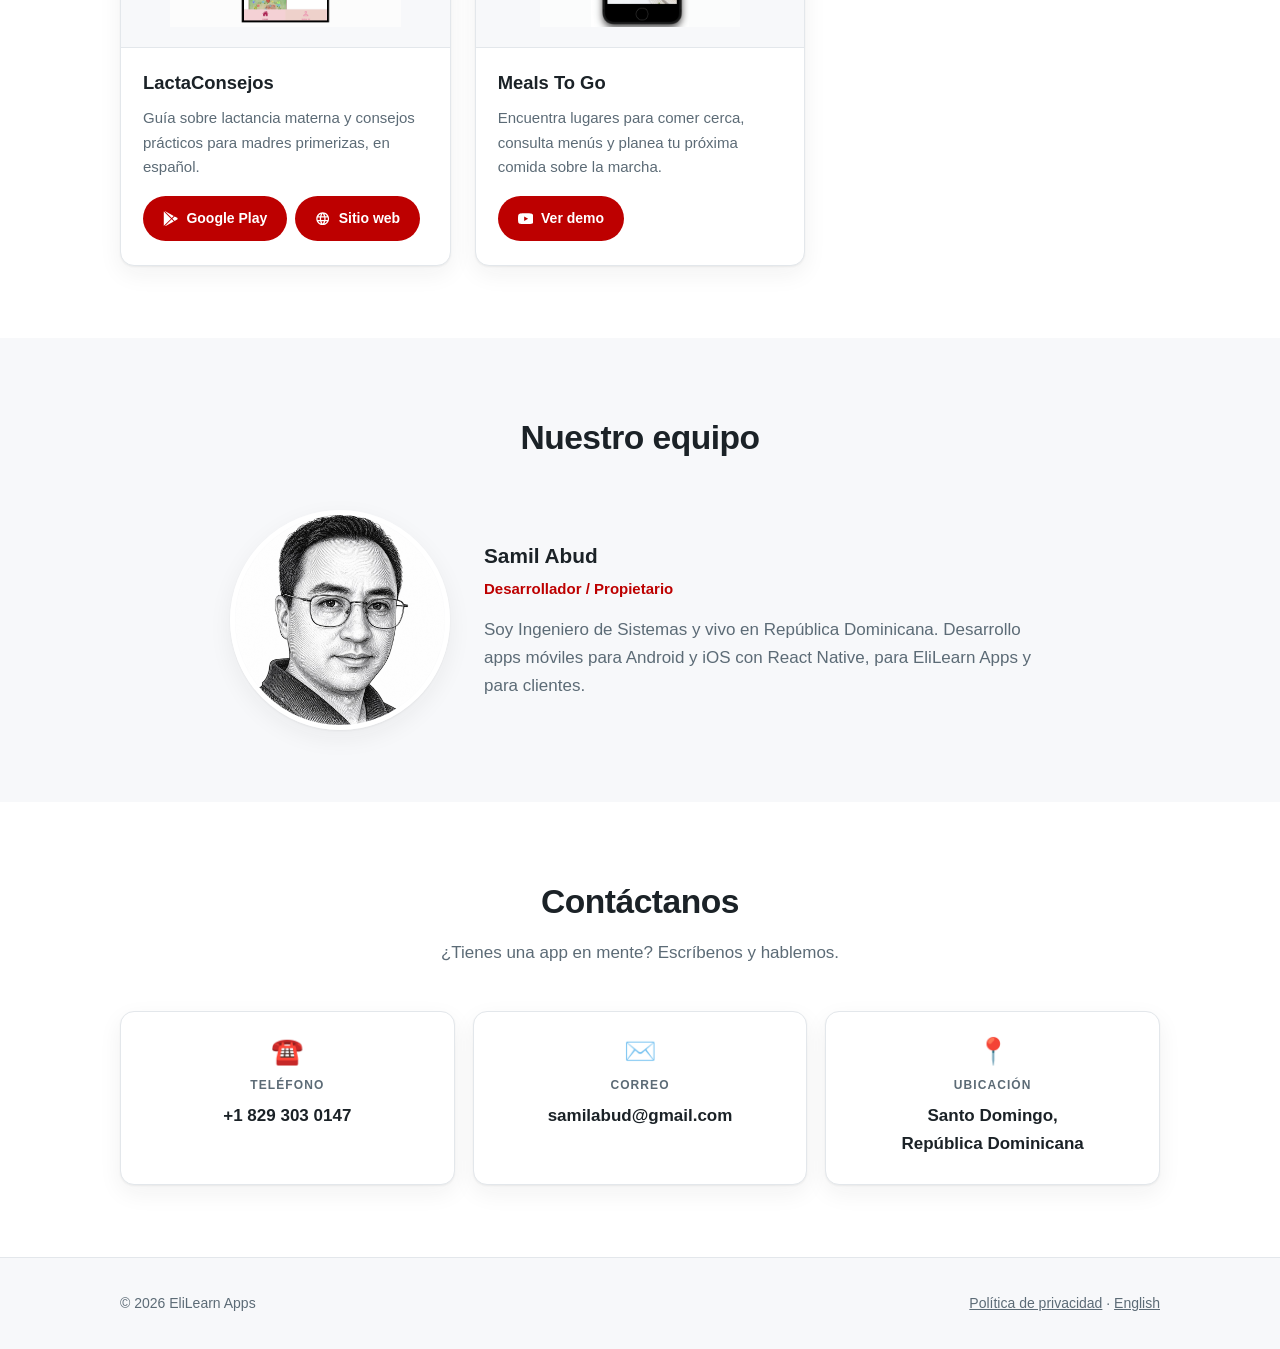
==== commit 92bea3fb: "Piano Pop is live: add Google Play link to the card (EN/ES) Co-Authored-By: Claude Opus 5.5 <noreply" ====
--- a/es/index.html
+++ b/es/index.html
@@ -74,9 +74,10 @@
             <img src="/assets/piano-pop-icon.png" alt="Ícono de Piano Pop" width="1024" height="1024" loading="lazy">
           </div>
           <div class="card-body">
-            <h3>Piano Pop &mdash; próximamente</h3>
+            <h3>Piano Pop</h3>
             <p>Revienta las burbujas brillantes para tocar canciones de verdad. Un juego de música para manitas, con 11 canciones, 3 niveles y 2 modos (revienta las notas o sigue el ritmo) y un botón Escuchar para oír cada canción primero, sin anuncios y sin internet. En español e inglés.</p>
             <div class="btn-row">
+              <a class="btn" href="https://play.google.com/store/apps/details?id=com.elilearnapps.pianopop" rel="noopener"><svg class="ico" viewBox="0 0 24 24" aria-hidden="true"><path d="M22.018 13.298l-3.919 2.218-3.515-3.493 3.543-3.521 3.891 2.202a1.49 1.49 0 0 1 0 2.594zM1.337.924a1.486 1.486 0 0 0-.112.568v21.017c0 .217.045.419.124.6l11.155-11.087L1.337.924zm12.207 10.065l3.258-3.238L3.45.195a1.466 1.466 0 0 0-.946-.179l11.04 10.973zm0 2.067l-11 10.933c.298.036.612-.016.906-.183l13.324-7.54-3.23-3.21z"/></svg>Google Play</a>
               <a class="btn" href="/es/piano-pop/privacy-policy/">Política de privacidad</a>
             </div>
           </div>
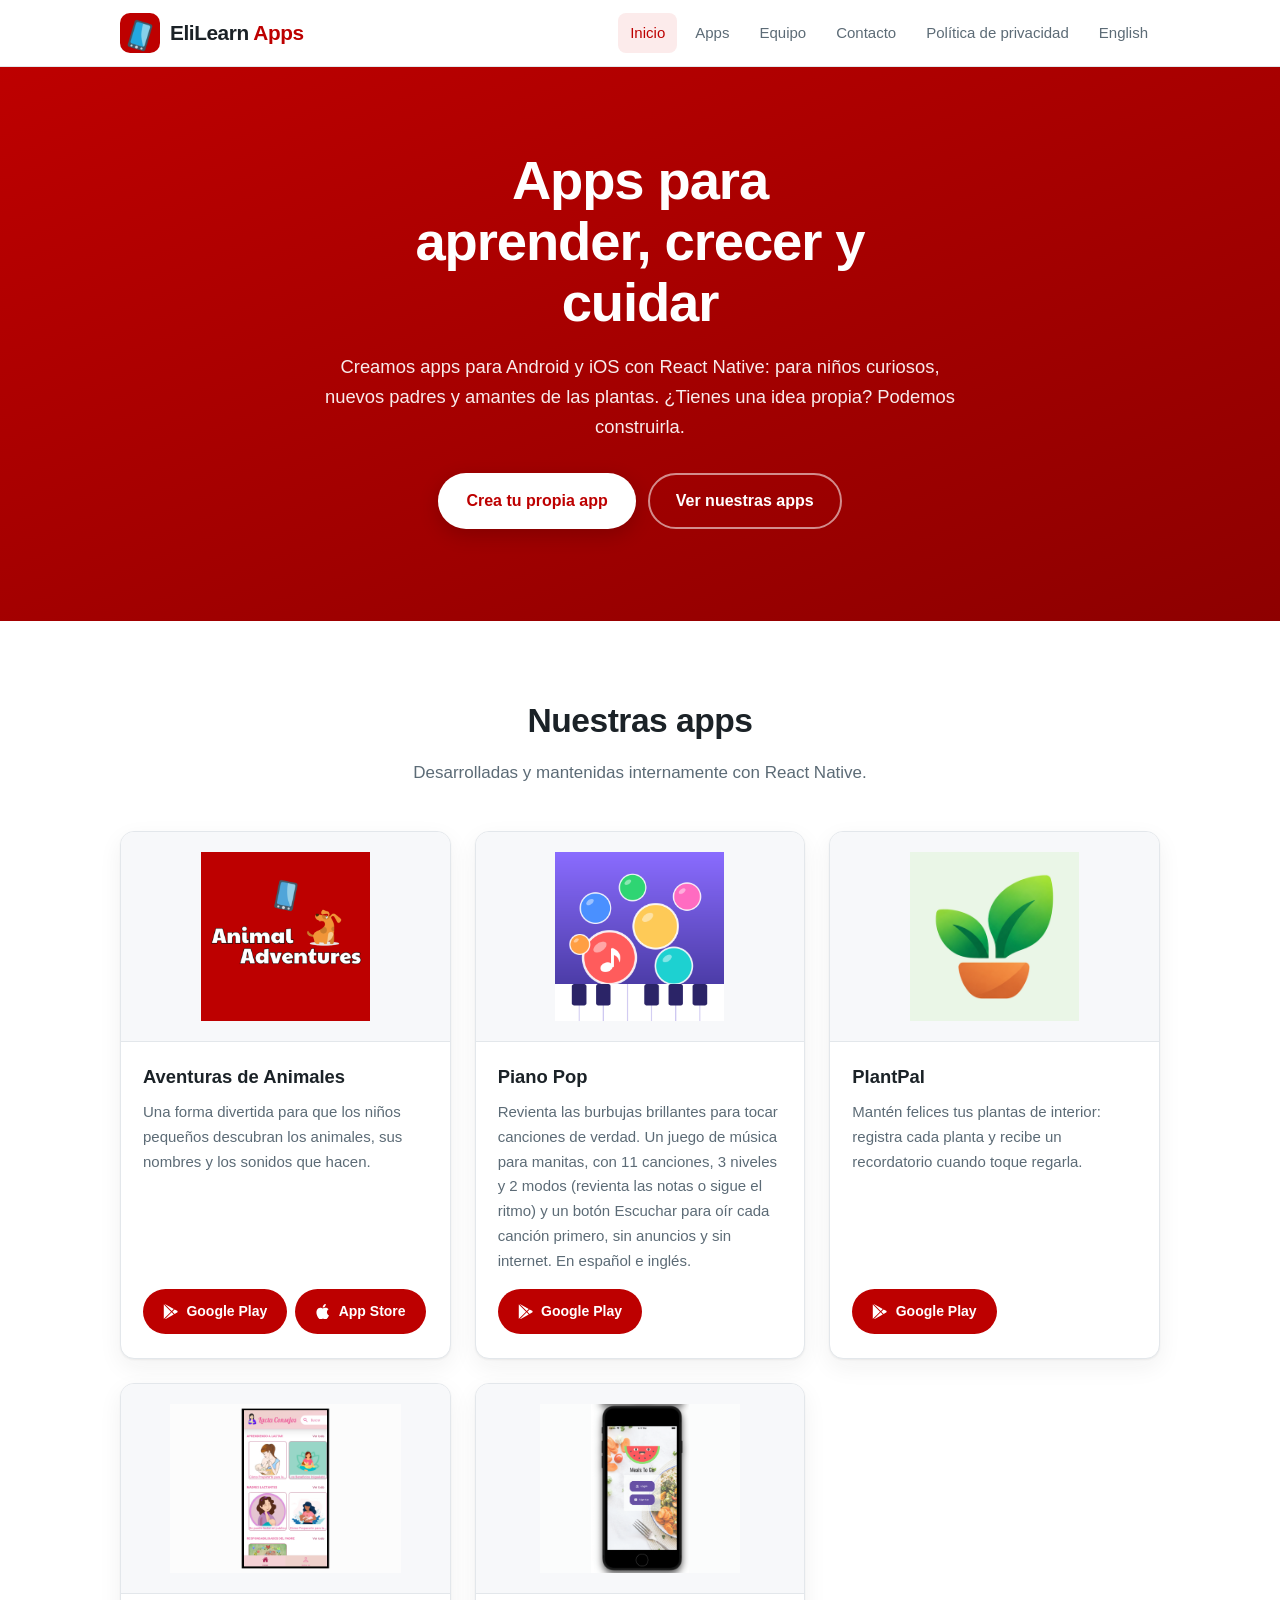
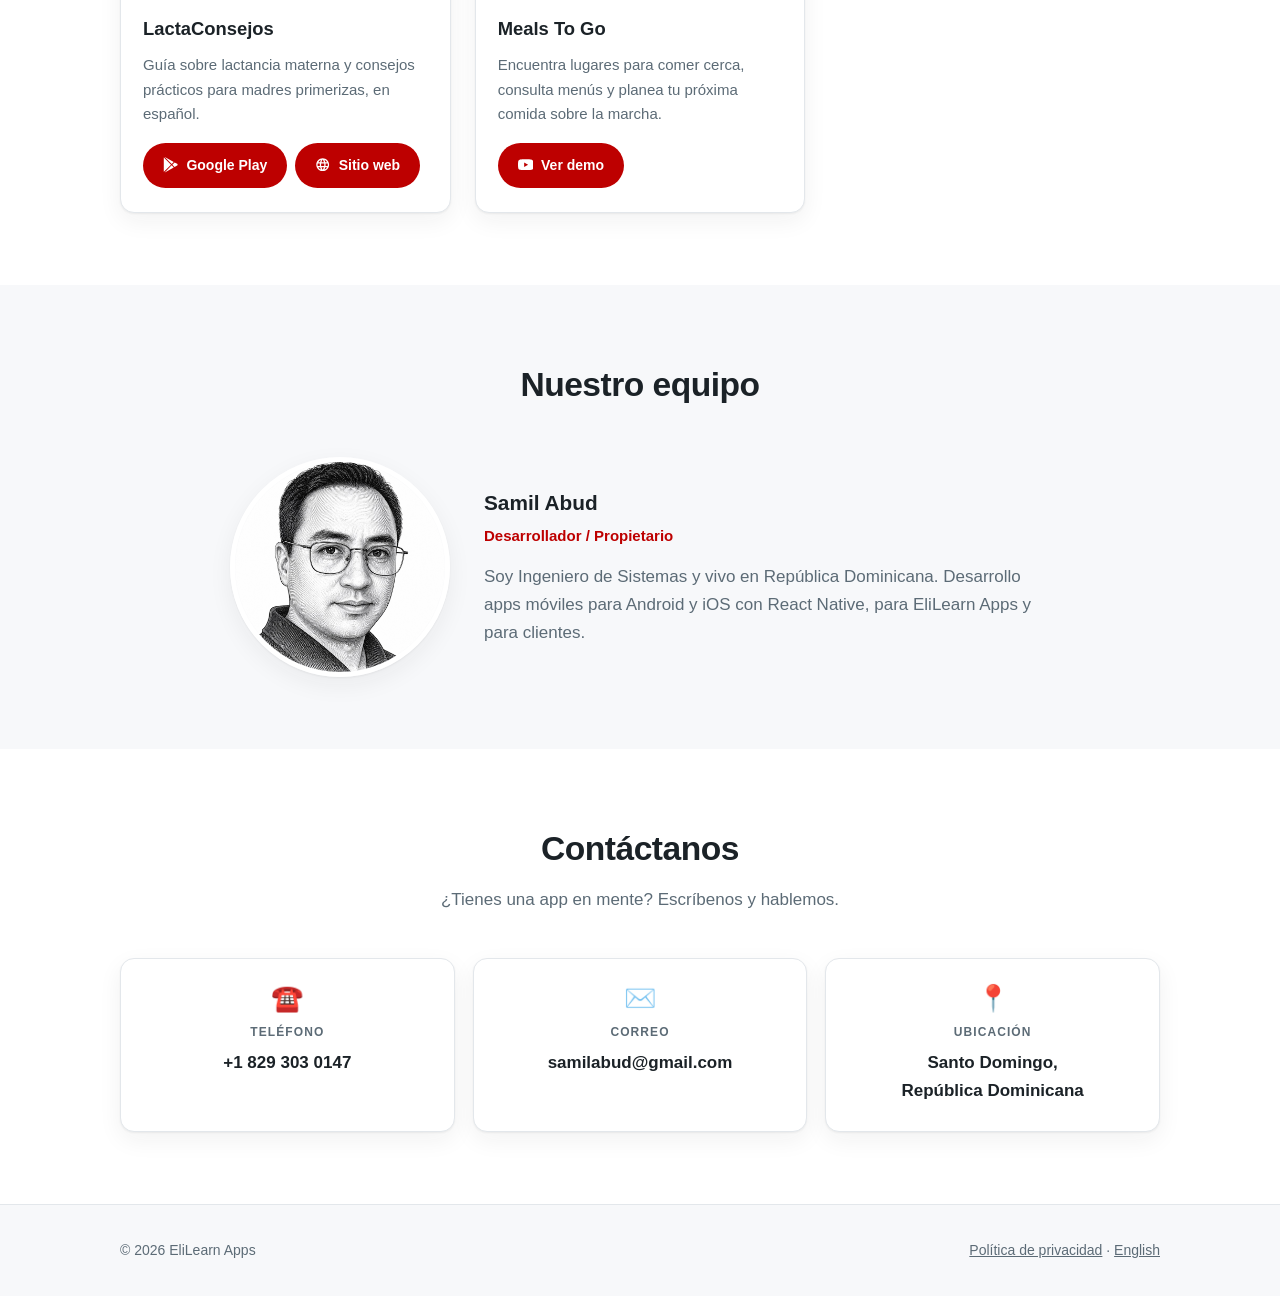
==== commit 499a34d2: "Merge mention-listen" ====
--- a/es/index.html
+++ b/es/index.html
@@ -78,7 +78,6 @@
             <p>Revienta las burbujas brillantes para tocar canciones de verdad. Un juego de música para manitas, con 11 canciones, 3 niveles y 2 modos (revienta las notas o sigue el ritmo) y un botón Escuchar para oír cada canción primero, sin anuncios y sin internet. En español e inglés.</p>
             <div class="btn-row">
               <a class="btn" href="https://play.google.com/store/apps/details?id=com.elilearnapps.pianopop" rel="noopener"><svg class="ico" viewBox="0 0 24 24" aria-hidden="true"><path d="M22.018 13.298l-3.919 2.218-3.515-3.493 3.543-3.521 3.891 2.202a1.49 1.49 0 0 1 0 2.594zM1.337.924a1.486 1.486 0 0 0-.112.568v21.017c0 .217.045.419.124.6l11.155-11.087L1.337.924zm12.207 10.065l3.258-3.238L3.45.195a1.466 1.466 0 0 0-.946-.179l11.04 10.973zm0 2.067l-11 10.933c.298.036.612-.016.906-.183l13.324-7.54-3.23-3.21z"/></svg>Google Play</a>
-              <a class="btn" href="/es/piano-pop/privacy-policy/">Política de privacidad</a>
             </div>
           </div>
         </article>
